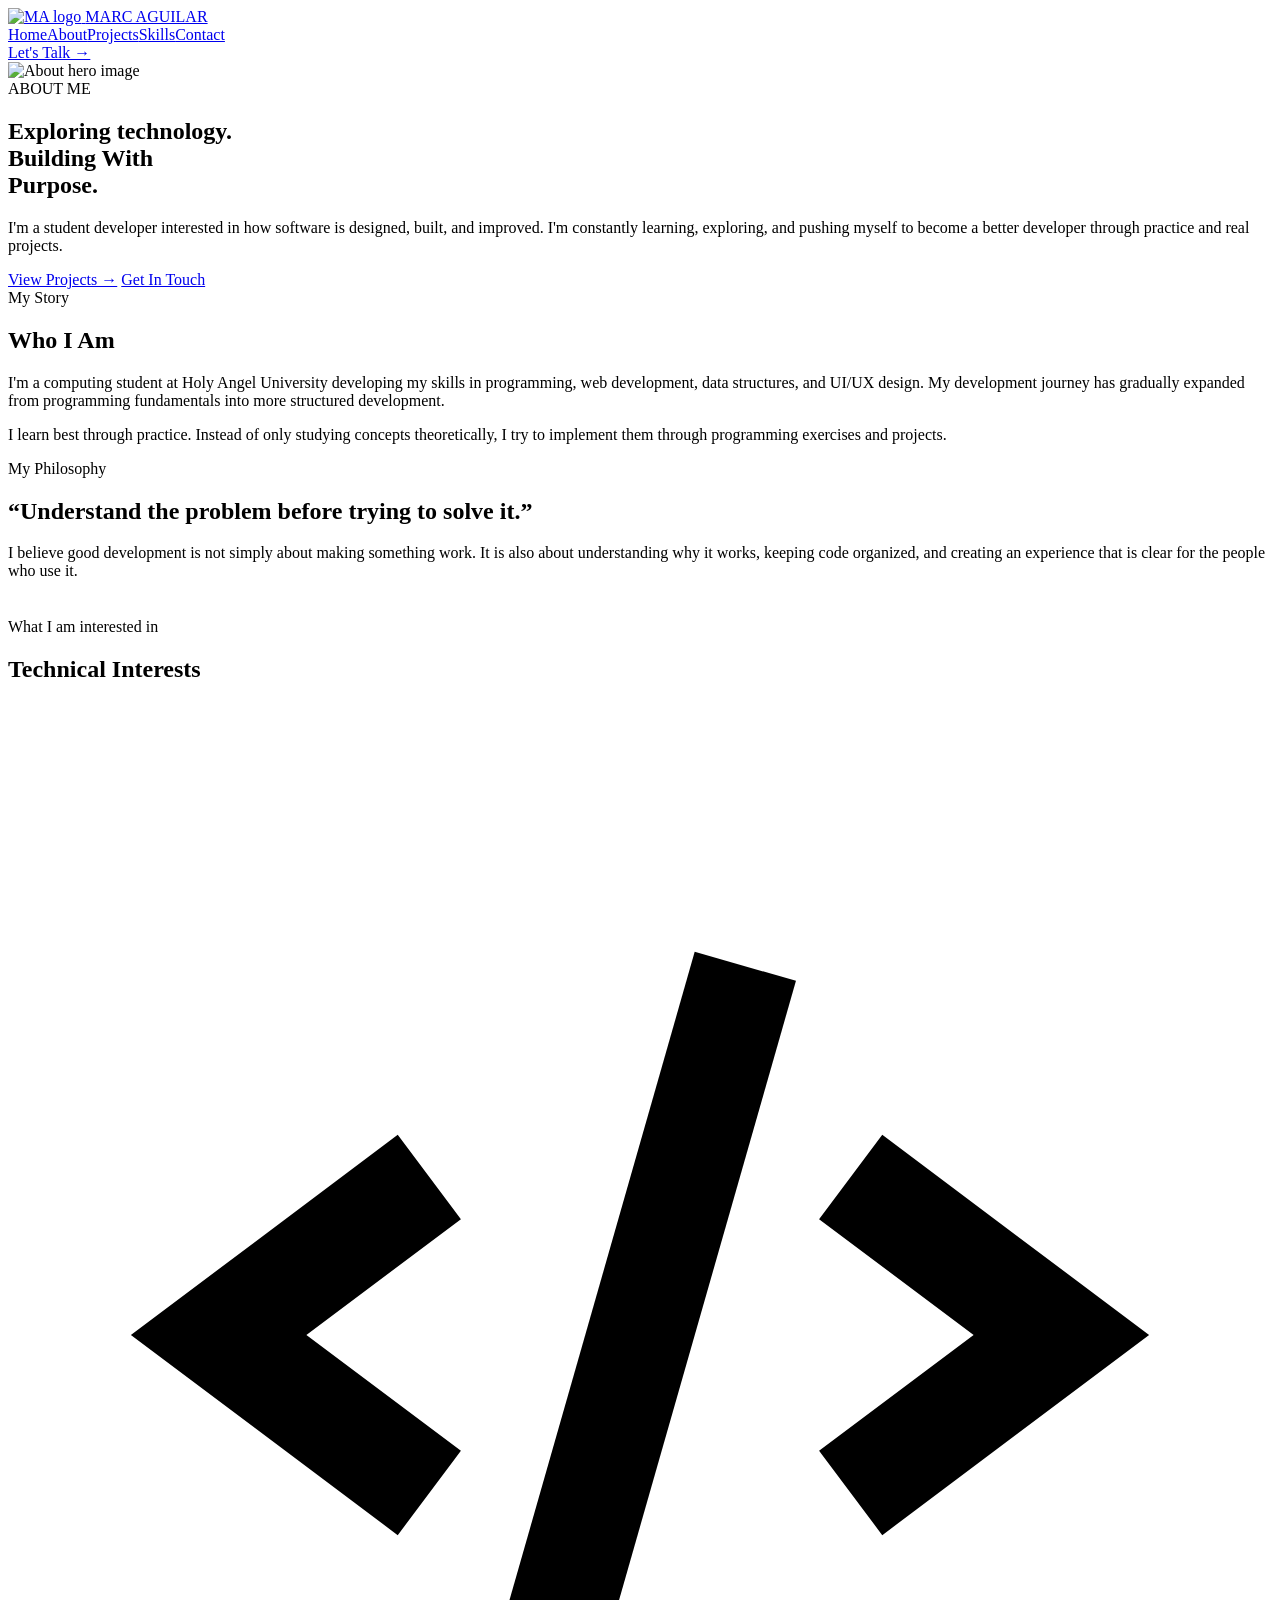
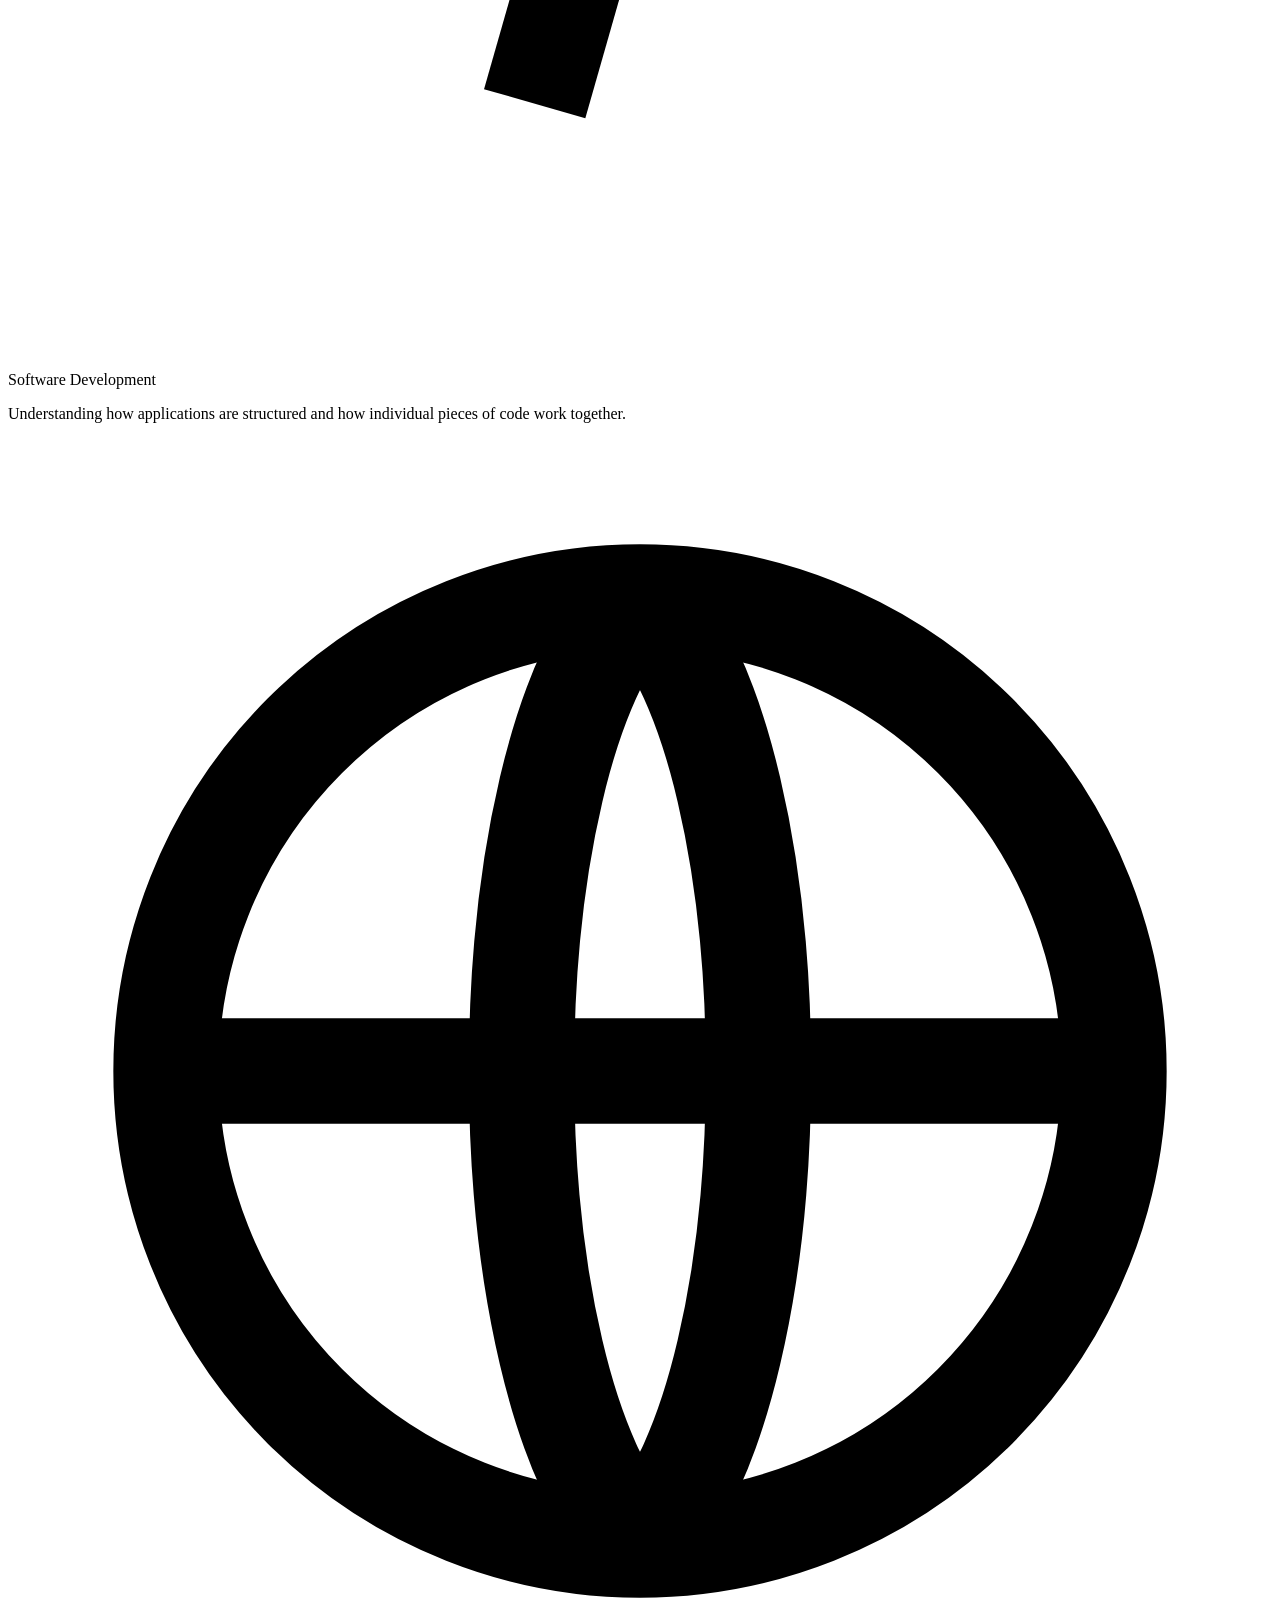
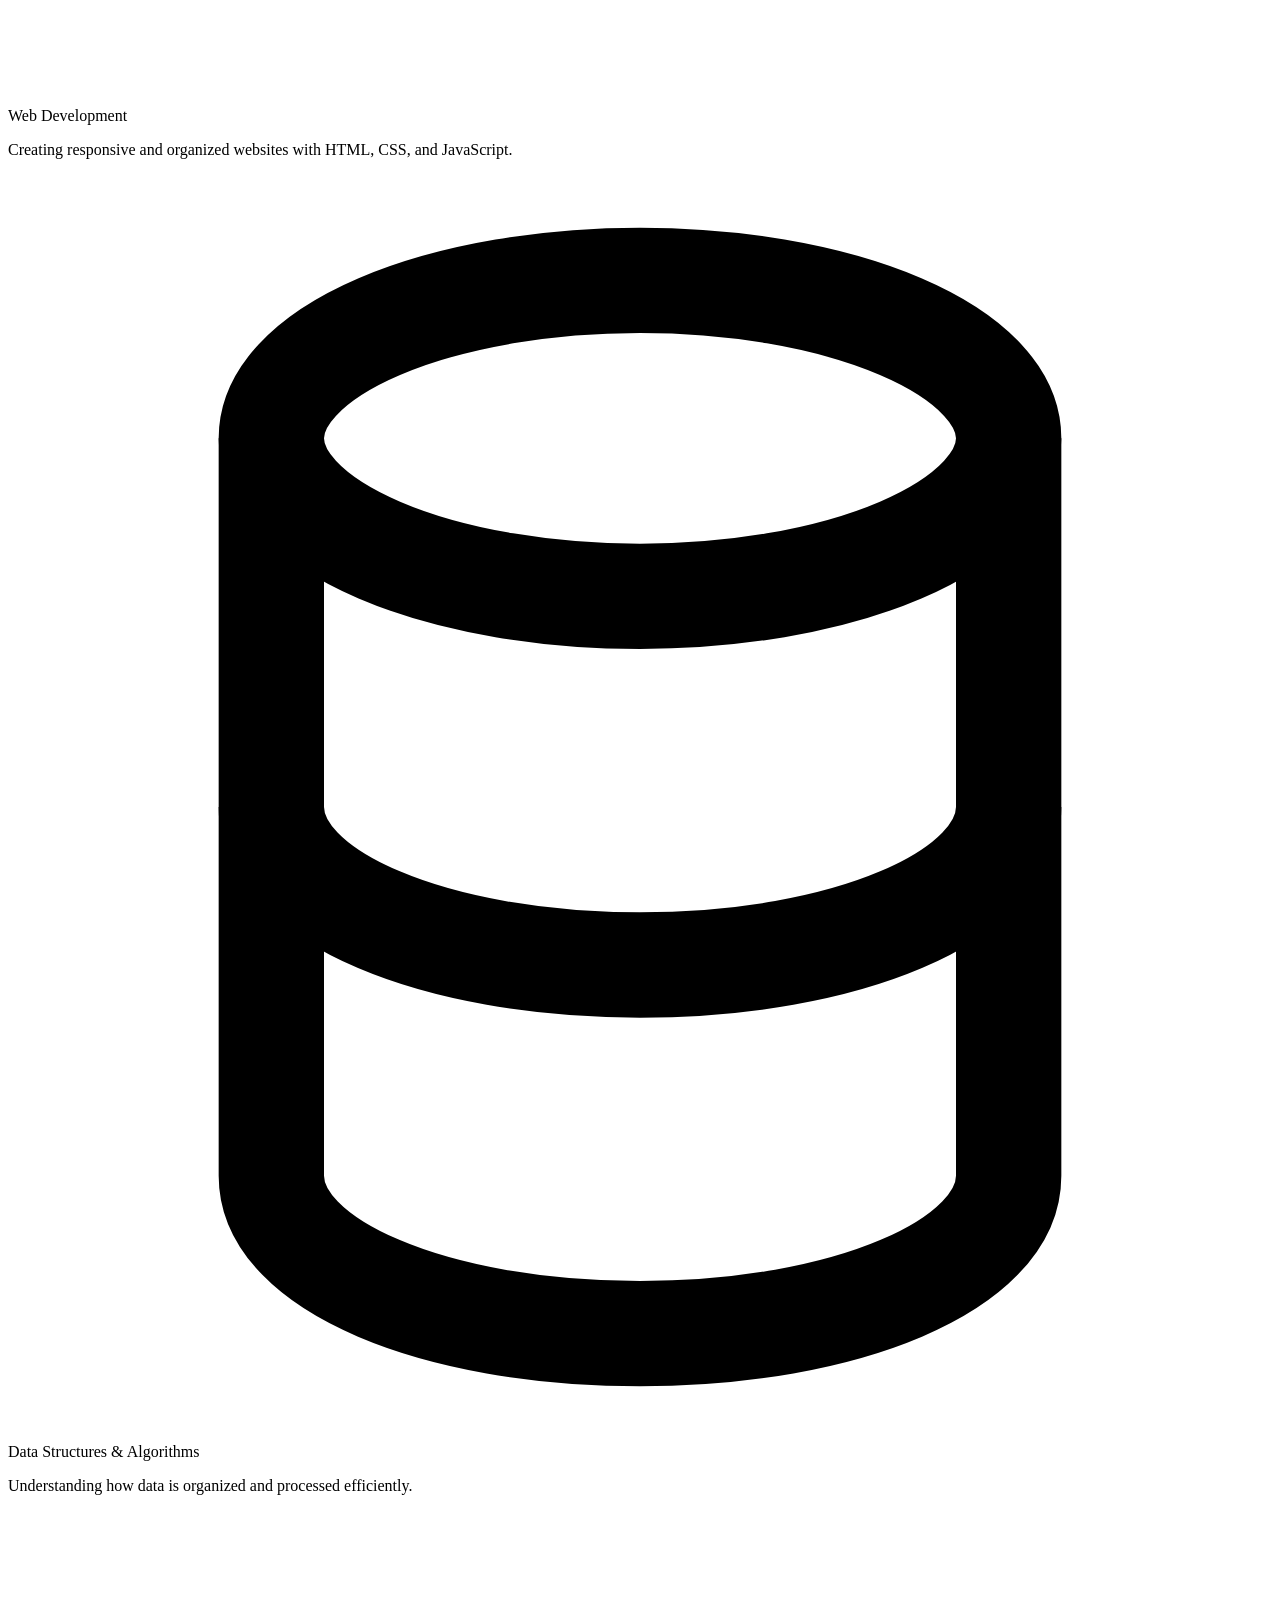
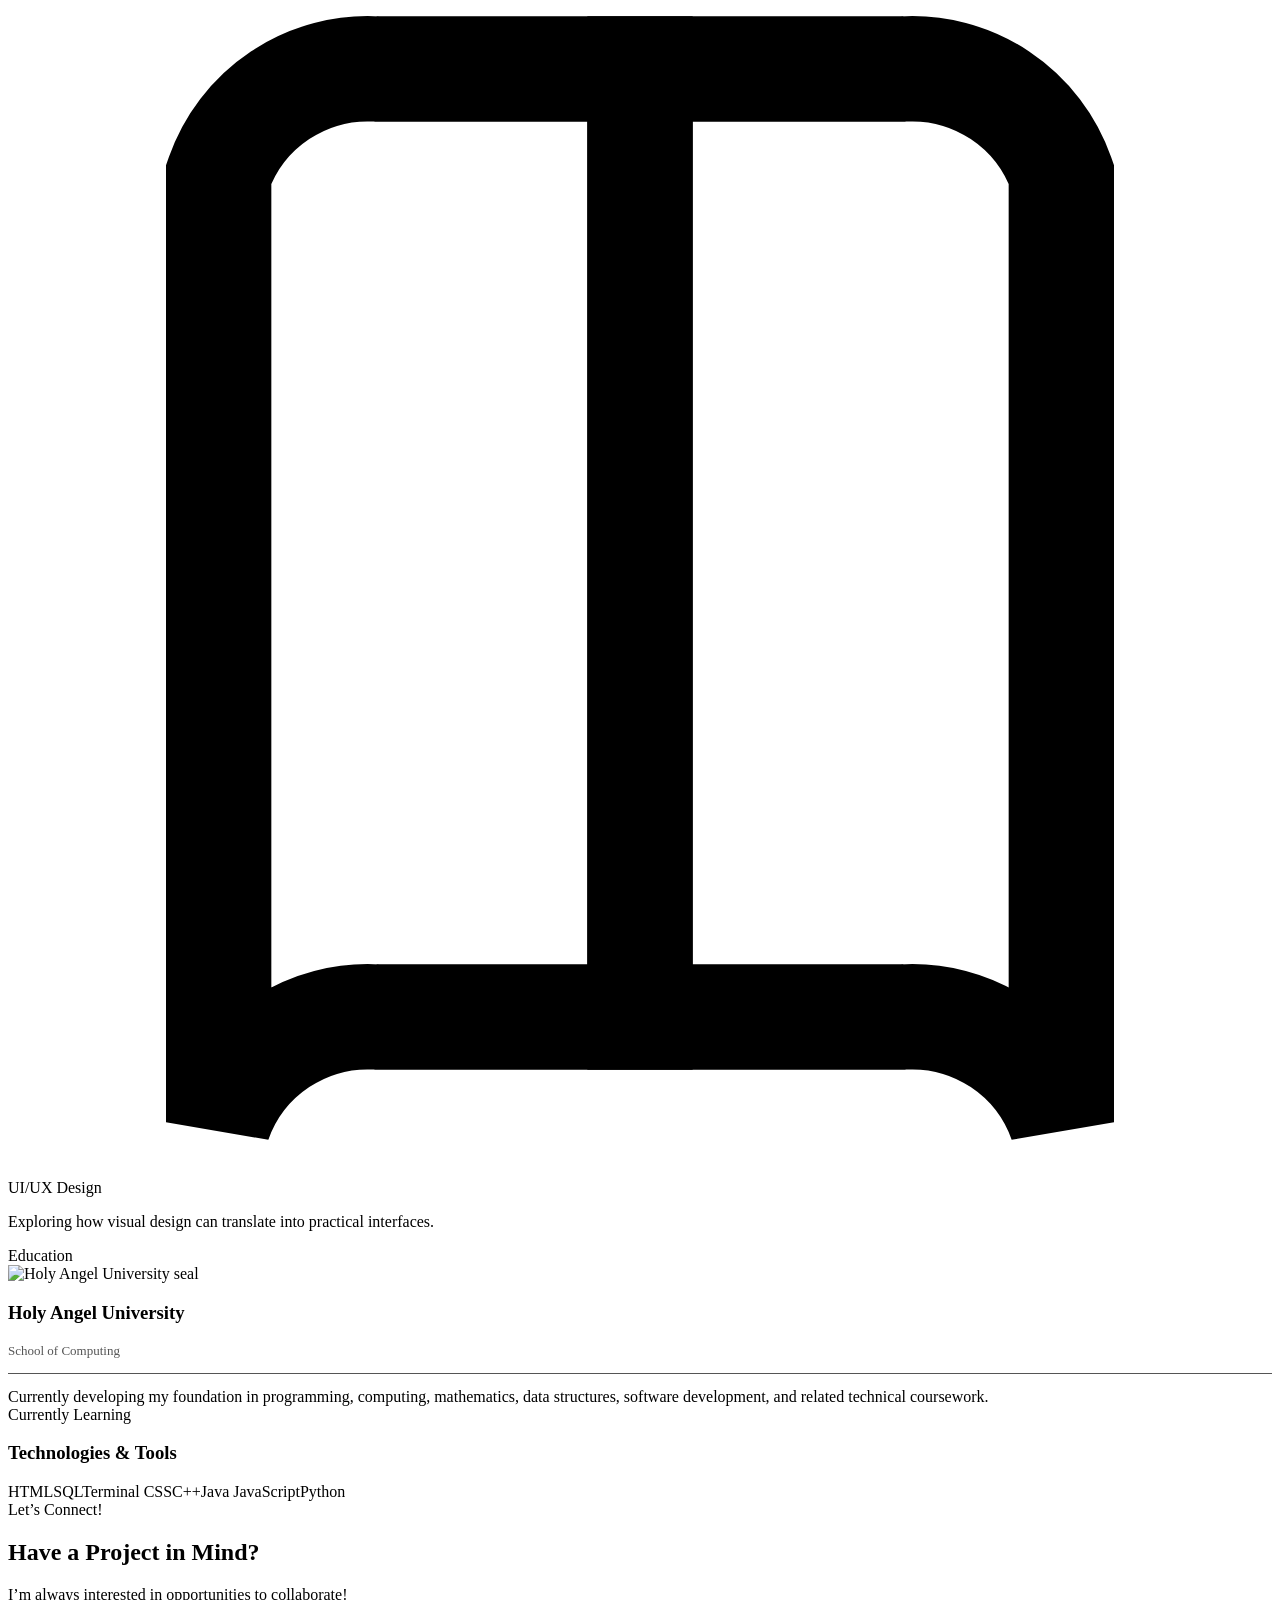
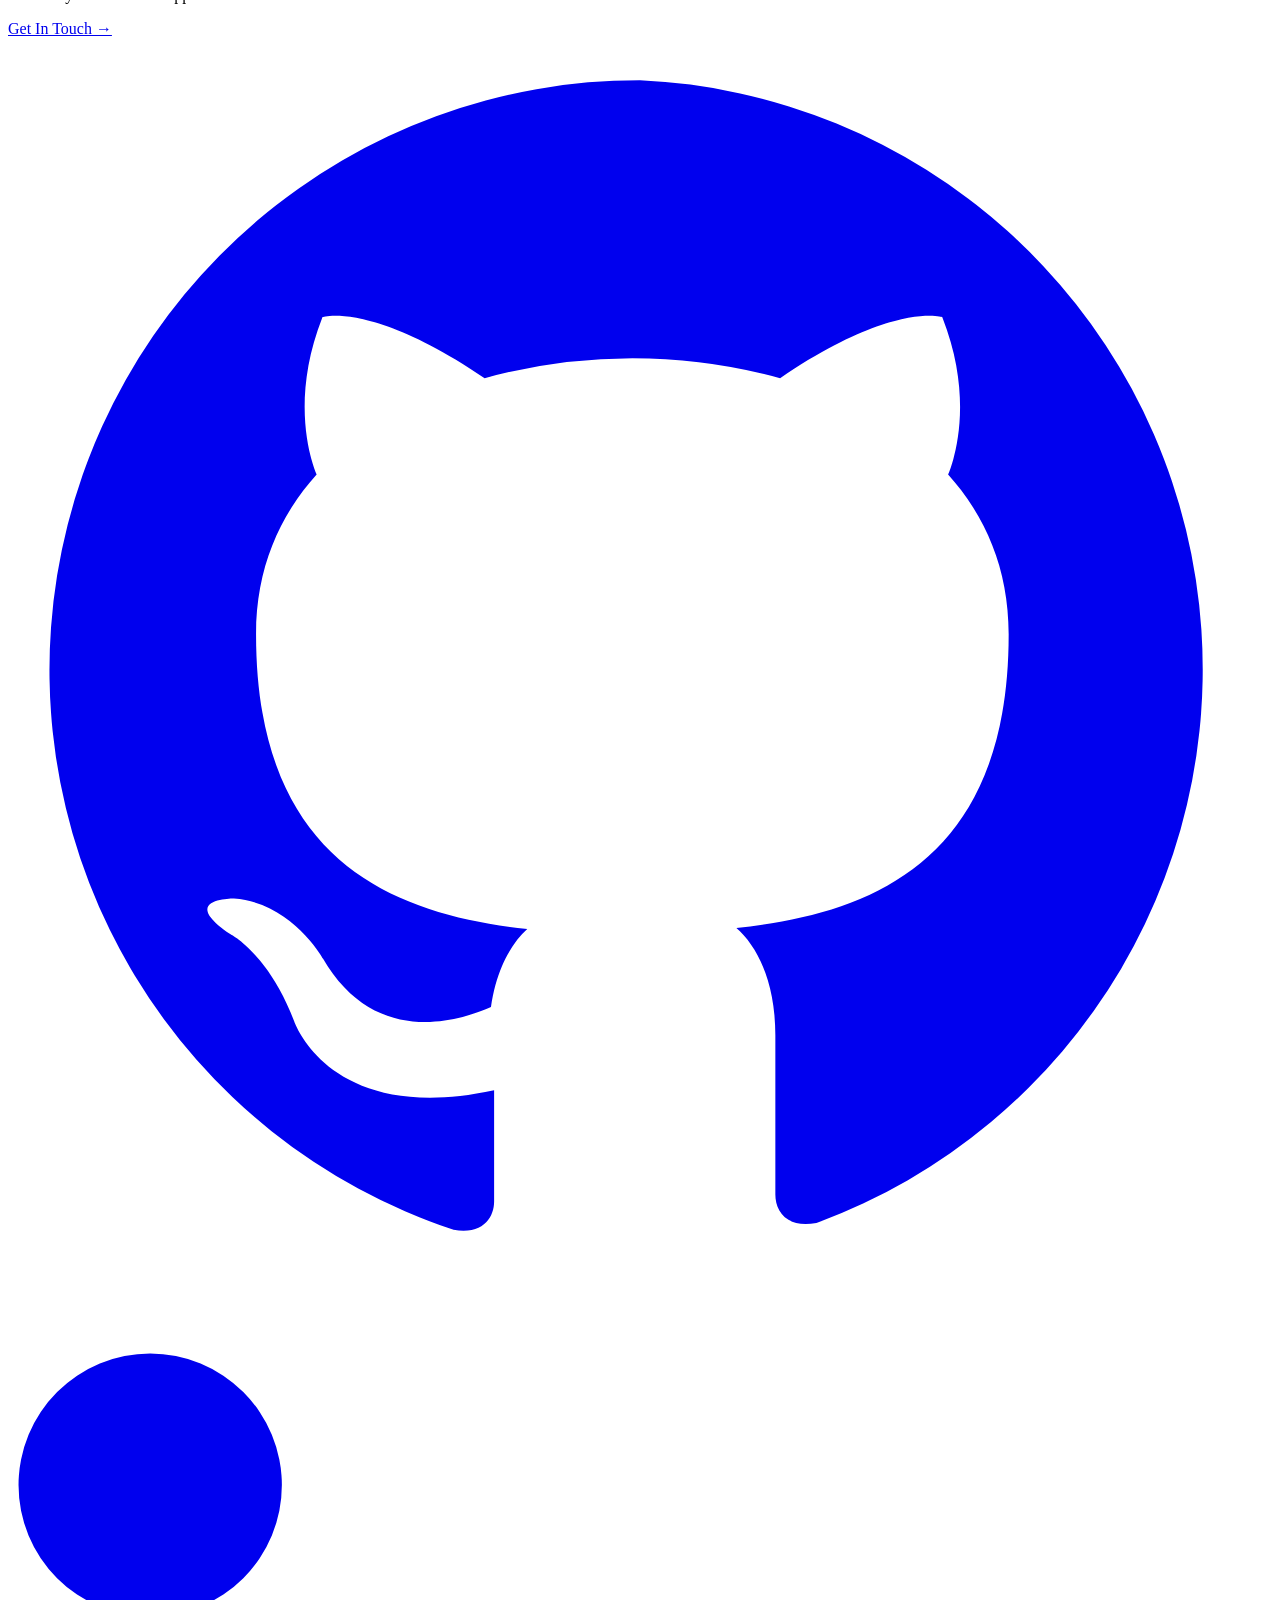
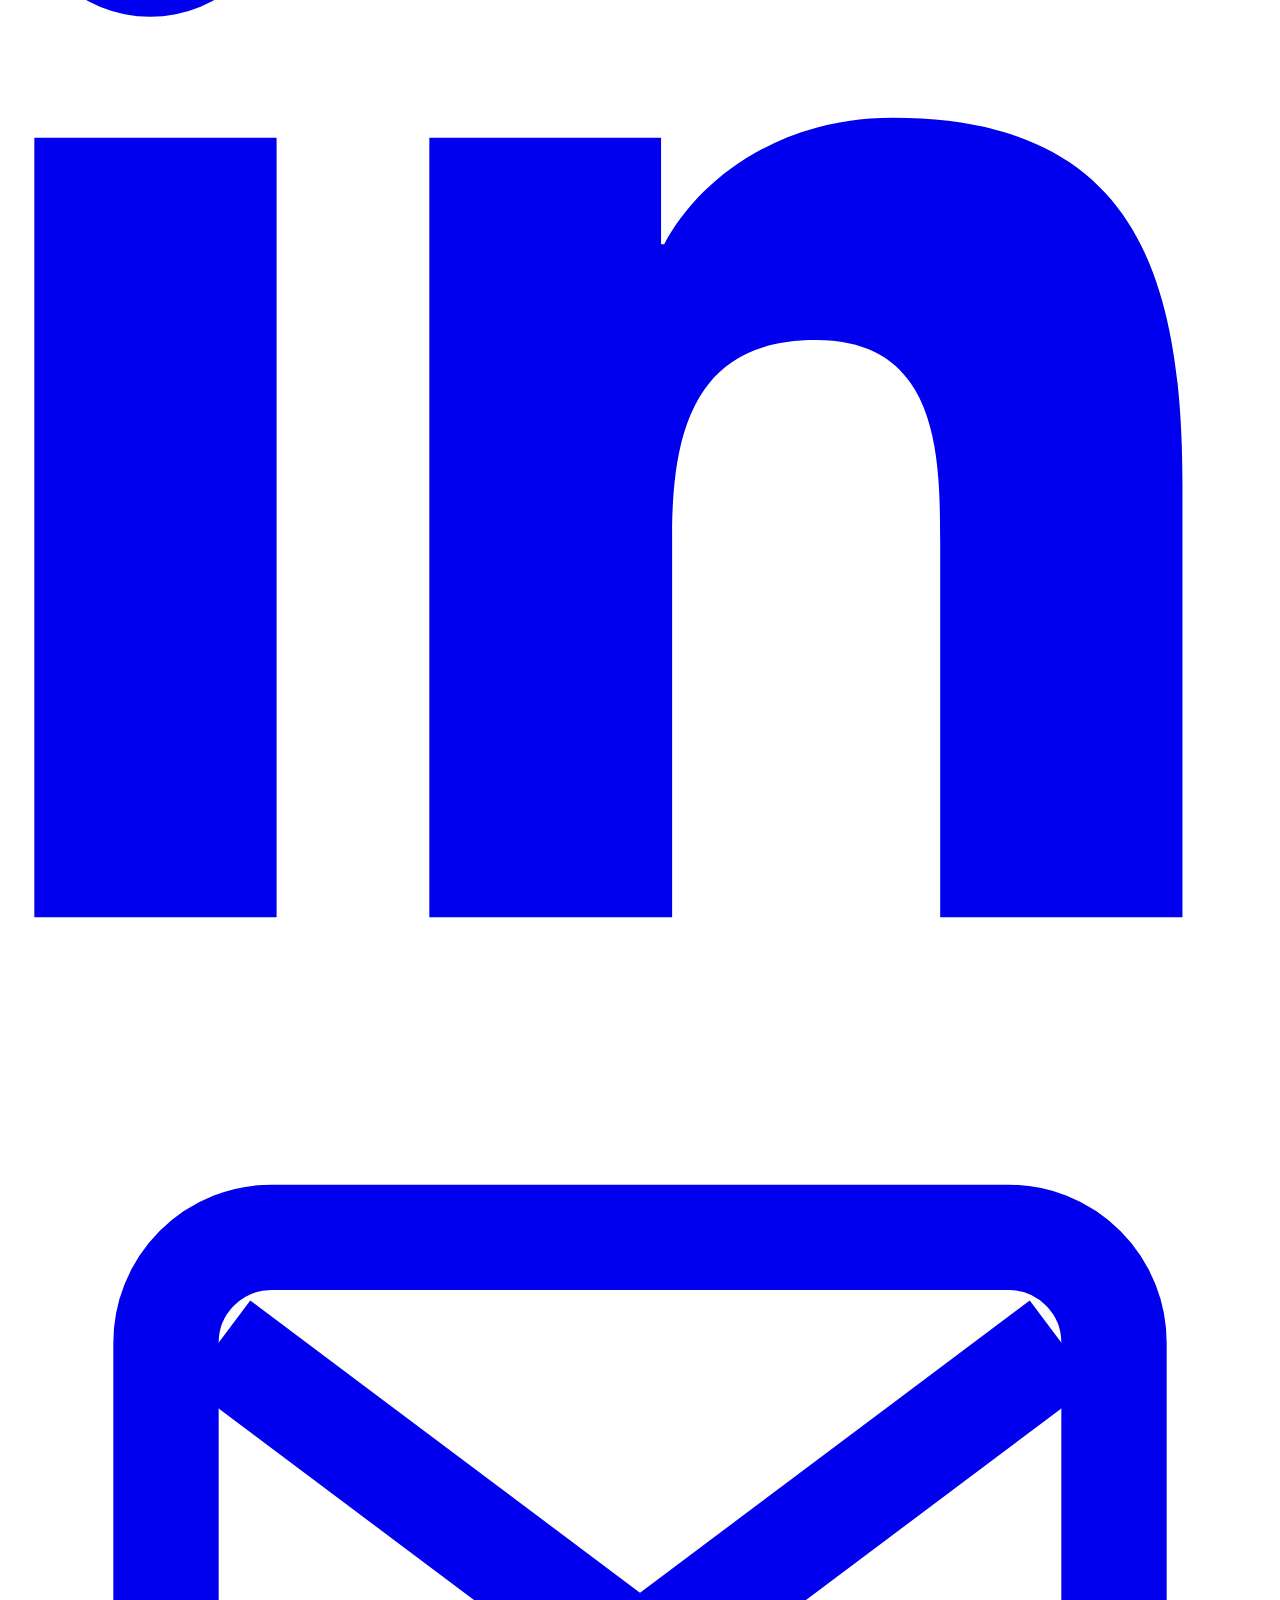
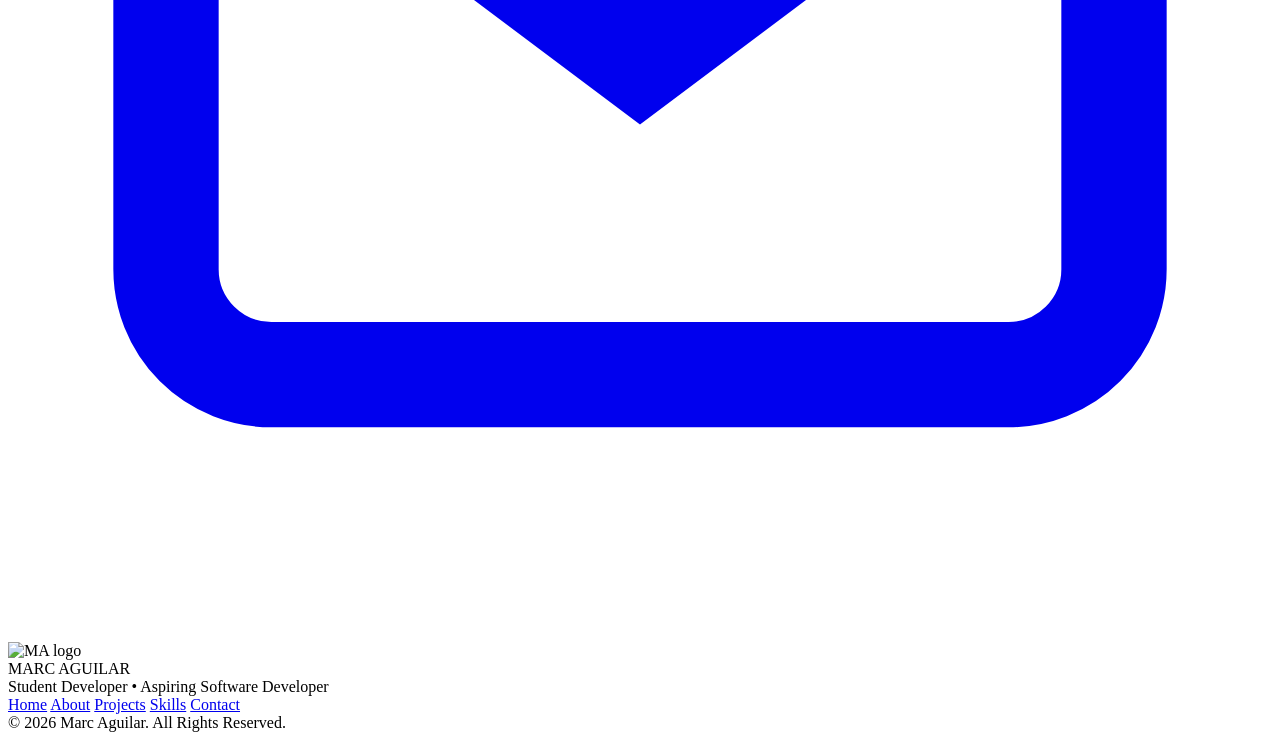
==== about.html @ fcb2e9aa "Create About page with personal details and interests This is a new HTML file that contains the Abou" ====
<!doctype html>
<html lang="en">
<head>
<meta charset="utf-8">
<meta name="viewport" content="width=device-width, initial-scale=1">
<title>Marc Aguilar | About</title>
<link rel="stylesheet" href="css/style.css">
<link rel="stylesheet" href="css/interactions.css">
</head>
<body>
<div class="site-shell">

<header class="site-header">
  <a class="brand" href="index.html">
    <img class="brand-logo" src="assets/ma-logo.png" alt="MA logo">
    <span class="brand-name">MARC AGUILAR</span>
  </a>
  <nav class="nav"><a href="index.html">Home</a><a href="about.html">About</a><a href="projects.html">Projects</a><a href="skills.html">Skills</a><a href="contact.html">Contact</a></nav>
  <a class="talk-btn" href="contact.html">Let's Talk →</a>
  <a class="hamburger" href="mobile-nav.html" aria-label="Open mobile navigation">
    <span></span><span></span><span></span>
  </a>
</header>
<main class="page">
  <section class="about-hero section">
    <div class="placeholder about-image"><img src="assets/about-hero.jpg" alt="About hero image"></div>
    <div class="about-copy">
      <div class="kicker">ABOUT ME</div>
      <h1>Exploring technology.<br>Building With<br><span class="red">Purpose.</span></h1>
      <p>I'm a student developer interested in how software is designed, built, and improved. I'm constantly learning, exploring, and pushing myself to become a better developer through practice and real projects.</p>
      <div class="hero-actions">
        <a class="btn red-btn" href="projects.html">View Projects →</a>
        <a class="btn" href="contact.html">Get In Touch</a>
      </div>
    </div>
  </section>

  <section class="story-grid">
    <div>
      <div class="kicker">My Story</div>
      <h2>Who I Am</h2>
      <p>I'm a computing student at Holy Angel University developing my skills in programming, web development, data structures, and UI/UX design. My development journey has gradually expanded from programming fundamentals into more structured development.</p>
      <p>I learn best through practice. Instead of only studying concepts theoretically, I try to implement them through programming exercises and projects.</p>
    </div>
    <div class="v-divider">
      <div class="kicker">My Philosophy</div>
      <h2>“Understand the problem before trying to solve it.”</h2>
      <p>I believe good development is not simply about making something work. It is also about understanding why it works, keeping code organized, and creating an experience that is clear for the people who use it.</p>
    </div>
  </section>

  <div class="about-details">
  <section class="section about-interests" style="padding-top:22px">
    <div class="rule-heading"><div><div class="kicker">What I am interested in</div><h2>Technical Interests</h2></div><div class="rule"></div></div>
    <div class="interests-grid">
      <div class="interest-card"><div class="interest-icon"><svg class="icon" viewBox="0 0 24 24" fill="none" stroke="currentColor" stroke-width="2"><path d="m8 9-4 3 4 3"/><path d="m16 9 4 3-4 3"/><path d="m14 5-4 14"/></svg></div><div class="interest-title">Software Development</div><p>Understanding how applications are structured and how individual pieces of code work together.</p></div>
      <div class="interest-card"><div class="interest-icon"><svg class="icon" viewBox="0 0 24 24" fill="none" stroke="currentColor" stroke-width="2"><circle cx="12" cy="12" r="9"/><path d="M3 12h18"/><path d="M12 3c3 3 3 15 0 18"/><path d="M12 3c-3 3-3 15 0 18"/></svg></div><div class="interest-title">Web Development</div><p>Creating responsive and organized websites with HTML, CSS, and JavaScript.</p></div>
      <div class="interest-card"><div class="interest-icon"><svg class="icon" viewBox="0 0 24 24" fill="none" stroke="currentColor" stroke-width="2"><ellipse cx="12" cy="5" rx="7" ry="3"/><path d="M5 5v7c0 1.7 3.1 3 7 3s7-1.3 7-3V5"/><path d="M5 12v7c0 1.7 3.1 3 7 3s7-1.3 7-3v-7"/></svg></div><div class="interest-title">Data Structures &amp; Algorithms</div><p>Understanding how data is organized and processed efficiently.</p></div>
      <div class="interest-card"><div class="interest-icon"><svg class="icon" viewBox="0 0 24 24" fill="none" stroke="currentColor" stroke-width="2"><path d="M4 5a3 3 0 0 1 3-2h5v18H7a3 3 0 0 0-3 2V5Z"/><path d="M20 5a3 3 0 0 0-3-2h-5v18h5a3 3 0 0 1 3 2V5Z"/></svg></div><div class="interest-title">UI/UX Design</div><p>Exploring how visual design can translate into practical interfaces.</p></div>
    </div>
  </section>

  <section class="edu-tools section" style="padding-top:0">
    <div>
      <div class="kicker">Education</div>
      <div class="edu-card">
        <div class="seal-placeholder"><img src="assets/university-seal.png" alt="Holy Angel University seal"></div>
        <div>
          <h3>Holy Angel University</h3>
          <div style="font-size:13px;color:#555">School of Computing</div>
          <div style="height:1px;background:#555;margin:14px 0"></div>
          <p style="margin:0">Currently developing my foundation in programming, computing, mathematics, data structures, software development, and related technical coursework.</p>
        </div>
      </div>
    </div>
    <div>
      <div class="kicker">Currently Learning</div>
      <h3>Technologies &amp; Tools</h3>
      <div class="tool-chips">
        <span class="tool-chip">HTML</span><span class="tool-chip">SQL</span><span class="tool-chip">Terminal</span>
        <span class="tool-chip">CSS</span><span class="tool-chip">C++</span><span class="tool-chip">Java</span>
        <span class="tool-chip">JavaScript</span><span class="tool-chip">Python</span>
      </div>
    </div>
  </section>
  </div>

  <section class="cta">
    <div>
      <div class="kicker">Let’s Connect!</div>
      <h2>Have a Project in Mind?</h2>
      <p>I’m always interested in opportunities to collaborate!</p>
    </div>
    <a class="btn red-btn" href="contact.html">Get In Touch →</a>
    <div class="socials">
      <a class="social" href="https://github.com/menacing-novice123" target="_blank"><svg class="icon" viewBox="0 0 24 24" fill="currentColor"><path d="M12 .8a11.2 11.2 0 0 0-3.54 21.83c.56.1.77-.24.77-.54v-2.11c-3.14.68-3.8-1.32-3.8-1.32-.5-1.3-1.22-1.65-1.22-1.65-1-.68.08-.67.08-.67 1.1.08 1.69 1.14 1.69 1.14.98 1.68 2.56 1.2 3.19.92.1-.71.38-1.2.69-1.48-2.51-.28-5.15-1.26-5.15-5.6 0-1.24.44-2.24 1.15-3.03-.12-.28-.5-1.44.11-2.99 0 0 .94-.3 3.08 1.16a10.57 10.57 0 0 1 5.61 0c2.14-1.46 3.08-1.16 3.08-1.16.61 1.55.23 2.71.11 2.99.71.79 1.15 1.79 1.15 3.03 0 4.35-2.65 5.31-5.17 5.58.39.34.74 1.01.74 2.04v3.02c0 .3.2.65.78.54A11.2 11.2 0 0 0 12 .8z"/></svg></a>
      <a class="social" href="https://linkedin.com/in/marclester" target="_blank"><svg class="icon" viewBox="0 0 24 24" fill="currentColor"><path d="M5.2 3.4A2.5 2.5 0 1 1 .2 3.4a2.5 2.5 0 0 1 5 0ZM.5 8.2h4.6V23H.5V8.2Zm7.5 0h4.4v2.02h.06c.62-1.17 2.11-2.4 4.34-2.4 4.64 0 5.5 3.05 5.5 7V23h-4.6v-7.1c0-1.69-.03-3.86-2.36-3.86-2.37 0-2.73 1.84-2.73 3.74V23H8V8.2Z"/></svg></a>
      <a class="social" href="mailto:marclester197@gmail.com"><svg class="icon" viewBox="0 0 24 24" fill="none" stroke="currentColor" stroke-width="2"><rect x="3" y="5" width="18" height="14" rx="2"/><path d="m4 7 8 6 8-6"/></svg></a>
    </div>
  </section>
</main>

<footer class="site-footer">
  <div class="footer-brand">
    <img class="brand-logo" src="assets/ma-logo.png" alt="MA logo">
    <div>
      <div class="brand-name">MARC AGUILAR</div>
      <div class="footer-sub">Student Developer • Aspiring Software Developer</div>
    </div>
  </div>
  <nav class="footer-nav">
    <a href="index.html">Home</a>
    <a href="about.html">About</a>
    <a href="projects.html">Projects</a>
    <a href="skills.html">Skills</a>
    <a href="contact.html">Contact</a>
  </nav>
  <div class="footer-copy">© 2026 Marc Aguilar. All Rights Reserved.</div>
</footer>
</div>
<script src="js/main.js" defer></script>
</body>
</html>
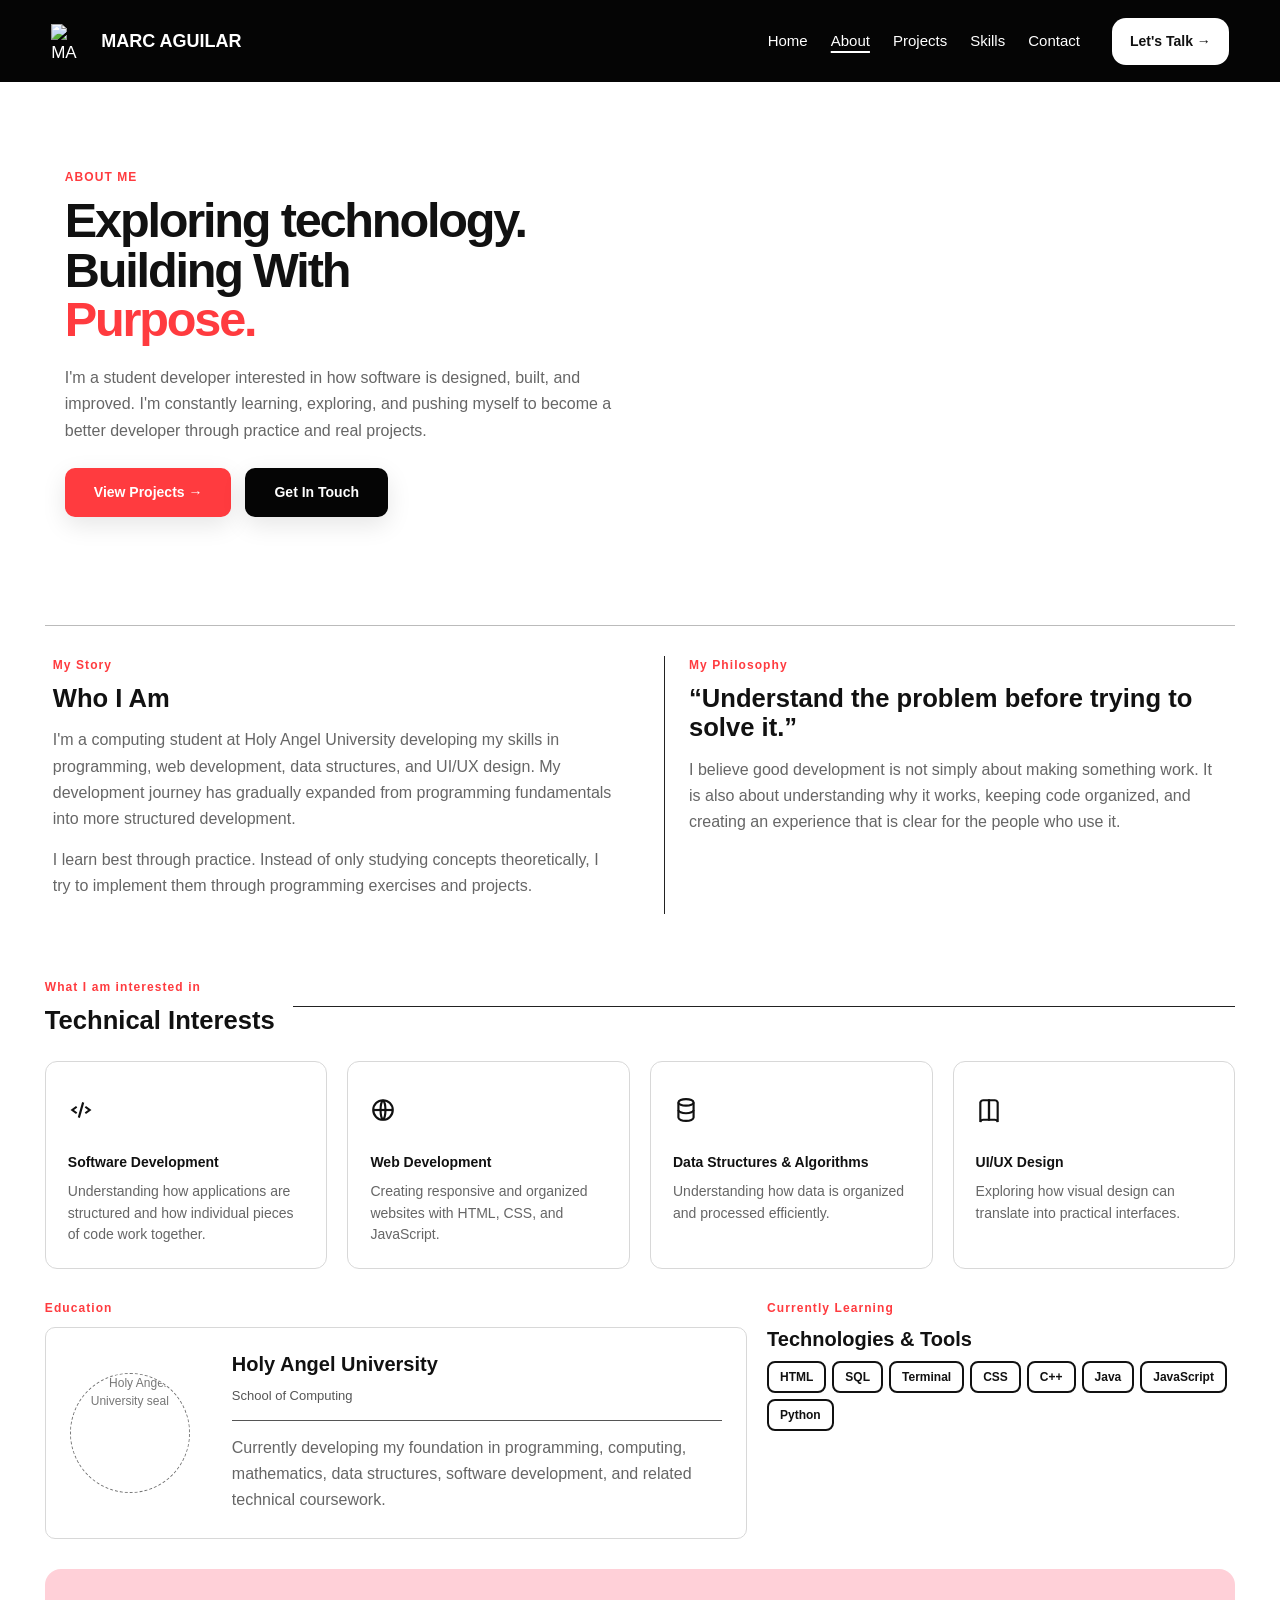
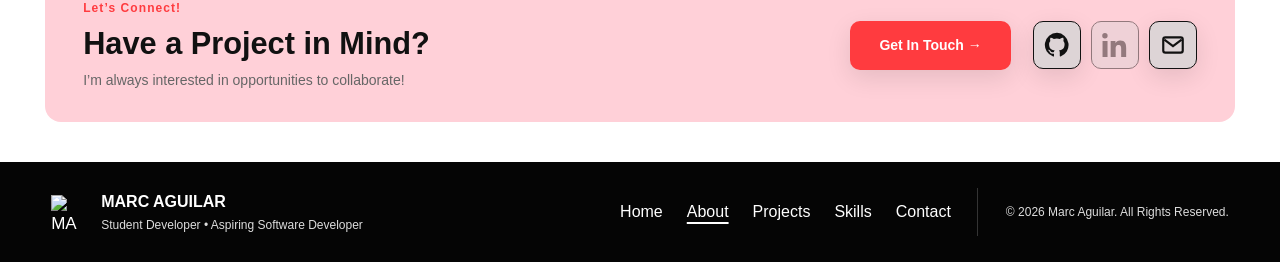
==== commit 1d5f630e: "Add files via upload" ====
--- a/about.html
+++ b/about.html
@@ -1,123 +1,129 @@
-<!doctype html>
-<html lang="en">
-<head>
-<meta charset="utf-8">
-<meta name="viewport" content="width=device-width, initial-scale=1">
-<title>Marc Aguilar | About</title>
-<link rel="stylesheet" href="css/style.css">
-<link rel="stylesheet" href="css/interactions.css">
-</head>
-<body>
-<div class="site-shell">
-
-<header class="site-header">
-  <a class="brand" href="index.html">
-    <img class="brand-logo" src="assets/ma-logo.png" alt="MA logo">
-    <span class="brand-name">MARC AGUILAR</span>
-  </a>
-  <nav class="nav"><a href="index.html">Home</a><a href="about.html">About</a><a href="projects.html">Projects</a><a href="skills.html">Skills</a><a href="contact.html">Contact</a></nav>
-  <a class="talk-btn" href="contact.html">Let's Talk →</a>
-  <a class="hamburger" href="mobile-nav.html" aria-label="Open mobile navigation">
-    <span></span><span></span><span></span>
-  </a>
-</header>
-<main class="page">
-  <section class="about-hero section">
-    <div class="placeholder about-image"><img src="assets/about-hero.jpg" alt="About hero image"></div>
-    <div class="about-copy">
-      <div class="kicker">ABOUT ME</div>
-      <h1>Exploring technology.<br>Building With<br><span class="red">Purpose.</span></h1>
-      <p>I'm a student developer interested in how software is designed, built, and improved. I'm constantly learning, exploring, and pushing myself to become a better developer through practice and real projects.</p>
-      <div class="hero-actions">
-        <a class="btn red-btn" href="projects.html">View Projects →</a>
-        <a class="btn" href="contact.html">Get In Touch</a>
-      </div>
-    </div>
-  </section>
-
-  <section class="story-grid">
-    <div>
-      <div class="kicker">My Story</div>
-      <h2>Who I Am</h2>
-      <p>I'm a computing student at Holy Angel University developing my skills in programming, web development, data structures, and UI/UX design. My development journey has gradually expanded from programming fundamentals into more structured development.</p>
-      <p>I learn best through practice. Instead of only studying concepts theoretically, I try to implement them through programming exercises and projects.</p>
-    </div>
-    <div class="v-divider">
-      <div class="kicker">My Philosophy</div>
-      <h2>“Understand the problem before trying to solve it.”</h2>
-      <p>I believe good development is not simply about making something work. It is also about understanding why it works, keeping code organized, and creating an experience that is clear for the people who use it.</p>
-    </div>
-  </section>
-
-  <div class="about-details">
-  <section class="section about-interests" style="padding-top:22px">
-    <div class="rule-heading"><div><div class="kicker">What I am interested in</div><h2>Technical Interests</h2></div><div class="rule"></div></div>
-    <div class="interests-grid">
-      <div class="interest-card"><div class="interest-icon"><svg class="icon" viewBox="0 0 24 24" fill="none" stroke="currentColor" stroke-width="2"><path d="m8 9-4 3 4 3"/><path d="m16 9 4 3-4 3"/><path d="m14 5-4 14"/></svg></div><div class="interest-title">Software Development</div><p>Understanding how applications are structured and how individual pieces of code work together.</p></div>
-      <div class="interest-card"><div class="interest-icon"><svg class="icon" viewBox="0 0 24 24" fill="none" stroke="currentColor" stroke-width="2"><circle cx="12" cy="12" r="9"/><path d="M3 12h18"/><path d="M12 3c3 3 3 15 0 18"/><path d="M12 3c-3 3-3 15 0 18"/></svg></div><div class="interest-title">Web Development</div><p>Creating responsive and organized websites with HTML, CSS, and JavaScript.</p></div>
-      <div class="interest-card"><div class="interest-icon"><svg class="icon" viewBox="0 0 24 24" fill="none" stroke="currentColor" stroke-width="2"><ellipse cx="12" cy="5" rx="7" ry="3"/><path d="M5 5v7c0 1.7 3.1 3 7 3s7-1.3 7-3V5"/><path d="M5 12v7c0 1.7 3.1 3 7 3s7-1.3 7-3v-7"/></svg></div><div class="interest-title">Data Structures &amp; Algorithms</div><p>Understanding how data is organized and processed efficiently.</p></div>
-      <div class="interest-card"><div class="interest-icon"><svg class="icon" viewBox="0 0 24 24" fill="none" stroke="currentColor" stroke-width="2"><path d="M4 5a3 3 0 0 1 3-2h5v18H7a3 3 0 0 0-3 2V5Z"/><path d="M20 5a3 3 0 0 0-3-2h-5v18h5a3 3 0 0 1 3 2V5Z"/></svg></div><div class="interest-title">UI/UX Design</div><p>Exploring how visual design can translate into practical interfaces.</p></div>
-    </div>
-  </section>
-
-  <section class="edu-tools section" style="padding-top:0">
-    <div>
-      <div class="kicker">Education</div>
-      <div class="edu-card">
-        <div class="seal-placeholder"><img src="assets/university-seal.png" alt="Holy Angel University seal"></div>
-        <div>
-          <h3>Holy Angel University</h3>
-          <div style="font-size:13px;color:#555">School of Computing</div>
-          <div style="height:1px;background:#555;margin:14px 0"></div>
-          <p style="margin:0">Currently developing my foundation in programming, computing, mathematics, data structures, software development, and related technical coursework.</p>
-        </div>
-      </div>
-    </div>
-    <div>
-      <div class="kicker">Currently Learning</div>
-      <h3>Technologies &amp; Tools</h3>
-      <div class="tool-chips">
-        <span class="tool-chip">HTML</span><span class="tool-chip">SQL</span><span class="tool-chip">Terminal</span>
-        <span class="tool-chip">CSS</span><span class="tool-chip">C++</span><span class="tool-chip">Java</span>
-        <span class="tool-chip">JavaScript</span><span class="tool-chip">Python</span>
-      </div>
-    </div>
-  </section>
-  </div>
-
-  <section class="cta">
-    <div>
-      <div class="kicker">Let’s Connect!</div>
-      <h2>Have a Project in Mind?</h2>
-      <p>I’m always interested in opportunities to collaborate!</p>
-    </div>
-    <a class="btn red-btn" href="contact.html">Get In Touch →</a>
-    <div class="socials">
-      <a class="social" href="https://github.com/menacing-novice123" target="_blank"><svg class="icon" viewBox="0 0 24 24" fill="currentColor"><path d="M12 .8a11.2 11.2 0 0 0-3.54 21.83c.56.1.77-.24.77-.54v-2.11c-3.14.68-3.8-1.32-3.8-1.32-.5-1.3-1.22-1.65-1.22-1.65-1-.68.08-.67.08-.67 1.1.08 1.69 1.14 1.69 1.14.98 1.68 2.56 1.2 3.19.92.1-.71.38-1.2.69-1.48-2.51-.28-5.15-1.26-5.15-5.6 0-1.24.44-2.24 1.15-3.03-.12-.28-.5-1.44.11-2.99 0 0 .94-.3 3.08 1.16a10.57 10.57 0 0 1 5.61 0c2.14-1.46 3.08-1.16 3.08-1.16.61 1.55.23 2.71.11 2.99.71.79 1.15 1.79 1.15 3.03 0 4.35-2.65 5.31-5.17 5.58.39.34.74 1.01.74 2.04v3.02c0 .3.2.65.78.54A11.2 11.2 0 0 0 12 .8z"/></svg></a>
-      <a class="social" href="https://linkedin.com/in/marclester" target="_blank"><svg class="icon" viewBox="0 0 24 24" fill="currentColor"><path d="M5.2 3.4A2.5 2.5 0 1 1 .2 3.4a2.5 2.5 0 0 1 5 0ZM.5 8.2h4.6V23H.5V8.2Zm7.5 0h4.4v2.02h.06c.62-1.17 2.11-2.4 4.34-2.4 4.64 0 5.5 3.05 5.5 7V23h-4.6v-7.1c0-1.69-.03-3.86-2.36-3.86-2.37 0-2.73 1.84-2.73 3.74V23H8V8.2Z"/></svg></a>
-      <a class="social" href="mailto:marclester197@gmail.com"><svg class="icon" viewBox="0 0 24 24" fill="none" stroke="currentColor" stroke-width="2"><rect x="3" y="5" width="18" height="14" rx="2"/><path d="m4 7 8 6 8-6"/></svg></a>
-    </div>
-  </section>
-</main>
-
-<footer class="site-footer">
-  <div class="footer-brand">
-    <img class="brand-logo" src="assets/ma-logo.png" alt="MA logo">
-    <div>
-      <div class="brand-name">MARC AGUILAR</div>
-      <div class="footer-sub">Student Developer • Aspiring Software Developer</div>
-    </div>
-  </div>
-  <nav class="footer-nav">
-    <a href="index.html">Home</a>
-    <a href="about.html">About</a>
-    <a href="projects.html">Projects</a>
-    <a href="skills.html">Skills</a>
-    <a href="contact.html">Contact</a>
-  </nav>
-  <div class="footer-copy">© 2026 Marc Aguilar. All Rights Reserved.</div>
-</footer>
-</div>
-<script src="js/main.js" defer></script>
-</body>
-</html>
+<!doctype html>
+<html lang="en">
+<head>
+<meta charset="utf-8">
+<meta name="viewport" content="width=device-width, initial-scale=1">
+<title>Marc Aguilar | About</title>
+<link rel="stylesheet" href="css/style.css">
+<link rel="stylesheet" href="css/interactions.css">
+</head>
+<body>
+<div class="site-shell">
+
+<header class="site-header">
+  <a class="brand" href="index.html">
+    <img class="brand-logo" src="assets/ma-logo.png" alt="MA logo">
+    <span class="brand-name">MARC AGUILAR</span>
+  </a>
+  <nav class="nav"><a href="index.html">Home</a><a href="about.html">About</a><a href="projects.html">Projects</a><a href="skills.html">Skills</a><a href="contact.html">Contact</a></nav>
+  <a class='talk-btn' href='contact.html'>Let's Talk →</a>
+  <a class="hamburger" href="mobile-nav.html" aria-label="Open mobile navigation">
+    <span></span><span></span><span></span>
+  </a>
+</header>
+<main class="page">
+  <section class="about-hero section">
+    <div class="placeholder about-image"><img src="assets/about-hero.jpg" alt="About hero image"></div>
+    <div class="about-copy">
+      <div class="kicker">ABOUT ME</div>
+      <h1>Exploring technology.<br>Building With<br><span class="red">Purpose.</span></h1>
+      <p>I'm a student developer interested in how software is designed, built, and improved. I'm constantly learning, exploring, and pushing myself to become a better developer through practice and real projects.</p>
+      <div class="hero-actions">
+        <a class="btn red-btn" href="projects.html">View Projects →</a>
+        <a class="btn" href="contact.html">Get In Touch</a>
+      </div>
+    </div>
+  </section>
+
+  <section class="story-grid">
+    <div>
+      <div class="kicker">My Story</div>
+      <h2>Who I Am</h2>
+      <p>I'm a computing student at Holy Angel University developing my skills in programming, web development, data structures, and UI/UX design. My development journey has gradually expanded from programming fundamentals into more structured development.</p>
+      <p>I learn best through practice. Instead of only studying concepts theoretically, I try to implement them through programming exercises and projects.</p>
+    </div>
+    <div class="v-divider">
+      <div class="kicker">My Philosophy</div>
+      <h2>“Understand the problem before trying to solve it.”</h2>
+      <p>I believe good development is not simply about making something work. It is also about understanding why it works, keeping code organized, and creating an experience that is clear for the people who use it.</p>
+    </div>
+  </section>
+
+  <div class="about-details">
+  <section class="section about-interests" style="padding-top:22px">
+    <div class="rule-heading"><div><div class="kicker">What I am interested in</div><h2>Technical Interests</h2></div><div class="rule"></div></div>
+    <div class="interests-grid">
+      <div class="interest-card"><div class="interest-icon"><svg class="icon" viewBox="0 0 24 24" fill="none" stroke="currentColor" stroke-width="2"><path d="m8 9-4 3 4 3"/><path d="m16 9 4 3-4 3"/><path d="m14 5-4 14"/></svg></div><div class="interest-title">Software Development</div><p>Understanding how applications are structured and how individual pieces of code work together.</p></div>
+      <div class="interest-card"><div class="interest-icon"><svg class="icon" viewBox="0 0 24 24" fill="none" stroke="currentColor" stroke-width="2"><circle cx="12" cy="12" r="9"/><path d="M3 12h18"/><path d="M12 3c3 3 3 15 0 18"/><path d="M12 3c-3 3-3 15 0 18"/></svg></div><div class="interest-title">Web Development</div><p>Creating responsive and organized websites with HTML, CSS, and JavaScript.</p></div>
+      <div class="interest-card"><div class="interest-icon"><svg class="icon" viewBox="0 0 24 24" fill="none" stroke="currentColor" stroke-width="2"><ellipse cx="12" cy="5" rx="7" ry="3"/><path d="M5 5v7c0 1.7 3.1 3 7 3s7-1.3 7-3V5"/><path d="M5 12v7c0 1.7 3.1 3 7 3s7-1.3 7-3v-7"/></svg></div><div class="interest-title">Data Structures &amp; Algorithms</div><p>Understanding how data is organized and processed efficiently.</p></div>
+      <div class="interest-card"><div class="interest-icon"><svg class="icon" viewBox="0 0 24 24" fill="none" stroke="currentColor" stroke-width="2"><path d="M4 5a3 3 0 0 1 3-2h5v18H7a3 3 0 0 0-3 2V5Z"/><path d="M20 5a3 3 0 0 0-3-2h-5v18h5a3 3 0 0 1 3 2V5Z"/></svg></div><div class="interest-title">UI/UX Design</div><p>Exploring how visual design can translate into practical interfaces.</p></div>
+    </div>
+  </section>
+
+  <section class="edu-tools section" style="padding-top:0">
+    <div>
+      <div class="kicker">Education</div>
+      <div class="edu-card">
+        <div class="seal-placeholder"><img src="assets/university-seal.png" alt="Holy Angel University seal"></div>
+        <div>
+          <h3>Holy Angel University</h3>
+          <div style="font-size:13px;color:#555">School of Computing</div>
+          <div style="height:1px;background:#555;margin:14px 0"></div>
+          <p style="margin:0">Currently developing my foundation in programming, computing, mathematics, data structures, software development, and related technical coursework.</p>
+        </div>
+      </div>
+    </div>
+    <div>
+      <div class="kicker">Currently Learning</div>
+      <h3>Technologies &amp; Tools</h3>
+      <div class="tool-chips">
+        
+        <span class="tool-chip">HTML</span>
+        <span class="tool-chip">SQL</span>
+        <span class="tool-chip">Terminal</span>
+        <span class="tool-chip">CSS</span>
+        <span class="tool-chip">C++</span>
+        <span class="tool-chip">Java</span>
+        <span class="tool-chip">JavaScript</span>
+        <span class="tool-chip">Python</span>
+      </div>
+    </div>
+  </section>
+  </div>
+
+  <section class="cta">
+    <div>
+      <div class="kicker">Let’s Connect!</div>
+      <h2>Have a Project in Mind?</h2>
+      <p>I’m always interested in opportunities to collaborate!</p>
+    </div>
+    <a class="btn red-btn" href="contact.html">Get In Touch →</a>
+    <div class="socials">
+      <a class="social" href="https://github.com/menacing-novice123" target="_blank"><svg class="icon" viewBox="0 0 24 24" fill="currentColor"><path d="M12 .8a11.2 11.2 0 0 0-3.54 21.83c.56.1.77-.24.77-.54v-2.11c-3.14.68-3.8-1.32-3.8-1.32-.5-1.3-1.22-1.65-1.22-1.65-1-.68.08-.67.08-.67 1.1.08 1.69 1.14 1.69 1.14.98 1.68 2.56 1.2 3.19.92.1-.71.38-1.2.69-1.48-2.51-.28-5.15-1.26-5.15-5.6 0-1.24.44-2.24 1.15-3.03-.12-.28-.5-1.44.11-2.99 0 0 .94-.3 3.08 1.16a10.57 10.57 0 0 1 5.61 0c2.14-1.46 3.08-1.16 3.08-1.16.61 1.55.23 2.71.11 2.99.71.79 1.15 1.79 1.15 3.03 0 4.35-2.65 5.31-5.17 5.58.39.34.74 1.01.74 2.04v3.02c0 .3.2.65.78.54A11.2 11.2 0 0 0 12 .8z"/></svg></a>
+      <a class="social" aria-disabled="true" tabindex="-1" title="Add your LinkedIn profile URL to activate this link"><svg class="icon" viewBox="0 0 24 24" fill="currentColor"><path d="M5.2 3.4A2.5 2.5 0 1 1 .2 3.4a2.5 2.5 0 0 1 5 0ZM.5 8.2h4.6V23H.5V8.2Zm7.5 0h4.4v2.02h.06c.62-1.17 2.11-2.4 4.34-2.4 4.64 0 5.5 3.05 5.5 7V23h-4.6v-7.1c0-1.69-.03-3.86-2.36-3.86-2.37 0-2.73 1.84-2.73 3.74V23H8V8.2Z"/></svg></a>
+      <a class="social" href="mailto:marclester197@gmail.com"><svg class="icon" viewBox="0 0 24 24" fill="none" stroke="currentColor" stroke-width="2"><rect x="3" y="5" width="18" height="14" rx="2"/><path d="m4 7 8 6 8-6"/></svg></a>
+    </div>
+  </section>
+</main>
+
+<footer class="site-footer">
+  <div class="footer-brand">
+    <img class="brand-logo" src="assets/ma-logo.png" alt="MA logo">
+    <div>
+      <div class="brand-name">MARC AGUILAR</div>
+      <div class="footer-sub">Student Developer • Aspiring Software Developer</div>
+    </div>
+  </div>
+  <nav class="footer-nav">
+    <a href="index.html">Home</a>
+    <a href="about.html">About</a>
+    <a href="projects.html">Projects</a>
+    <a href="skills.html">Skills</a>
+    <a href="contact.html">Contact</a>
+  </nav>
+  <div class="footer-copy">© 2026 Marc Aguilar. All Rights Reserved.</div>
+</footer>
+</div>
+<script src="js/main.js" defer></script>
+</body>
+</html>
--- a/css/style.css
+++ b/css/style.css
@@ -0,0 +1,3007 @@
+:root{
+  --black:#050505;
+  --white:#fff;
+  --text:#111;
+  --muted:#666;
+  --red:#ff3b3f;
+  --pink:#ffd0d8;
+  --border:#cfcfcf;
+  --content:1360px;
+  --shadow:0 6px 16px rgba(0,0,0,.16);
+}
+
+*{box-sizing:border-box}
+html{scroll-behavior:smooth}
+body{
+  margin:0;
+  background:#fff;
+  color:var(--text);
+  font-family:Arial,Helvetica,sans-serif;
+  font-size:17px;
+}
+a{color:inherit;text-decoration:none}
+button,input,textarea{font:inherit}
+img{max-width:100%;display:block}
+
+.site-shell{
+  width:100%;
+  background:#fff;
+  overflow:hidden;
+}
+
+
+/* ==================== REAL ASSETS ==================== */
+
+.brand-logo{
+  width:34px;
+  height:34px;
+  object-fit:contain;
+  flex:none;
+}
+.footer-brand .brand-logo{
+  width:34px;
+  height:34px;
+}
+.profile-image{
+  width:100%;
+  height:100%;
+  object-fit:cover;
+}
+.seal-placeholder{
+  overflow:hidden;
+}
+.seal-placeholder img{
+  width:100%;
+  height:100%;
+  object-fit:contain;
+}
+.about-image img,
+.projects-image img,
+.contact-image img,
+.case-hero-image img,
+.skills-image img{
+  width:100%;
+  height:100%;
+  object-fit:cover;
+}
+.case-hero-image img{
+  object-position:center top;
+}
+
+/* Project thumbnails: one shared geometry for all cards */
+.project-thumb-image,
+.featured-thumb{
+  overflow:hidden;
+  border-radius:8px;
+}
+.project-image{
+  width:100%;
+  height:100%;
+  object-fit:cover;
+}
+.project-thumb-image img{
+  width:100%;
+  height:100%;
+  display:block;
+  object-fit:cover;
+  object-position:center;
+}
+.project-thumb-image{
+  width:calc(100% - 20px);
+  height:180px;
+  min-height:180px;
+  margin:10px;
+}
+.featured-thumb{
+  min-height:250px;
+}
+
+/* Case-study preview strip: one shared height */
+.preview-image{
+  width:100%;
+  height:105px;
+  object-fit:cover;
+  display:block;
+  border-radius:8px;
+}
+
+.tool-logo-image{
+  width:60px;
+  height:60px;
+  object-fit:contain;
+  display:block;
+  margin:0 auto 4px;
+  border:0;
+  box-shadow:none;
+}
+.mobile-footer-logo{
+  display:block;
+  width:36px;
+  height:36px;
+  margin:0 auto 2px;
+}
+.brand-logo,
+.mobile-footer-logo{
+  border:0;
+  box-shadow:none;
+}
+
+/* Hero images (about/projects/contact/skills) share one border/shadow
+   baseline; the >=391px rule below strips the shadow once the fade
+   mask takes over. */
+.about-image,
+.projects-image,
+.contact-image,
+.skills-image{
+  border:0;
+  box-shadow:0 5px 14px rgba(0,0,0,.16);
+}
+
+.skills-image{
+  background:#09151f;
+}
+
+/* ==================== HEADER ==================== */
+
+.site-header{
+  height:82px;
+  padding:0 50px;
+  display:flex;
+  align-items:center;
+  gap:28px;
+  background:var(--black);
+  color:#fff;
+}
+
+.brand{
+  display:flex;
+  align-items:center;
+  gap:16px;
+}
+.brand-mark{
+  width:34px;
+  height:34px;
+  display:grid;
+  place-items:center;
+  font-size:26px;
+  font-weight:800;
+  letter-spacing:-3px;
+}
+.brand-name{
+  font-size:18px;
+  font-weight:800;
+}
+.nav{
+  margin-left:auto;
+  display:flex;
+  align-items:center;
+  gap:24px;
+  font-size:16px;
+}
+.talk-btn{
+  padding:13px 18px;
+  margin-left:4px;
+  border:0;
+  border-radius:14px;
+  background:#fff;
+  color:#111;
+  font-size:14px;
+  font-weight:700;
+}
+.hamburger{
+  display:none;
+  margin-left:auto;
+  width:35px;
+}
+.hamburger span{
+  display:block;
+  height:4px;
+  margin:5px 0;
+  border-radius:4px;
+  background:#fff;
+}
+
+/* ==================== SHARED ==================== */
+
+.page{
+  width:min(calc(100% - 80px),var(--content));
+  margin:0 auto;
+}
+
+.section{padding:22px 0}
+
+.kicker{
+  margin-bottom:10px;
+  color:var(--red);
+  font-size:13px;
+}
+
+h1,h2,h3,p{margin-top:0}
+h1{
+  margin-bottom:22px;
+  font-size:64px;
+  line-height:.98;
+  letter-spacing:-2px;
+}
+h2{
+  margin-bottom:14px;
+  font-size:25px;
+  line-height:1.05;
+}
+h3{
+  margin-bottom:10px;
+  font-size:20px;
+  line-height:1.05;
+}
+p{
+  margin-bottom:14px;
+  color:var(--muted);
+  font-size:17px;
+  line-height:1.55;
+}
+.red{color:var(--red)}
+
+.btn{
+  display:inline-flex;
+  align-items:center;
+  justify-content:center;
+  gap:7px;
+  padding:15px 28px;
+  border:1px solid transparent;
+  border-radius:10px;
+  background:var(--black);
+  color:#fff;
+  font-size:14px;
+  font-weight:700;
+  box-shadow:var(--shadow);
+}
+.btn.red-btn{background:var(--red)}
+.btn.white-btn{
+  background:#fff;
+  color:#111;
+  border-color:#111;
+}
+.btn.small{
+  padding:11px 17px;
+  font-size:12px;
+}
+
+.icon{
+  width:26px;
+  height:26px;
+}
+
+.tags{
+  display:flex;
+  flex-wrap:wrap;
+  gap:8px;
+}
+.tag{
+  padding:7px 13px;
+  border-radius:999px;
+  background:#dedede;
+  font-size:12px;
+  line-height:1;
+}
+
+.rule-heading{
+  display:flex;
+  align-items:center;
+  gap:18px;
+  margin:4px 0 26px;
+}
+.rule-heading h2{margin:0;white-space:nowrap}
+.rule{
+  height:1px;
+  flex:1;
+  background:#222;
+}
+.rule-note{
+  white-space:nowrap;
+  color:#333;
+  font-size:12px;
+}
+
+/* ==================== FOOTER ==================== */
+
+.site-footer{
+  min-height:90px;
+  height:90px;
+  padding:14px 50px;
+  display:grid;
+  grid-template-columns:1fr auto auto;
+  align-items:center;
+  gap:26px;
+  background:var(--black);
+  color:#fff;
+}
+
+.footer-brand{
+  display:flex;
+  align-items:center;
+  gap:16px;
+}
+.footer-brand .brand-mark{font-size:30px}
+.footer-brand .brand-name{font-size:16px}
+.footer-sub{
+  margin-top:2px;
+  color:#ddd;
+  font-size:12px;
+}
+.footer-nav{
+  display:flex;
+  align-items:center;
+  gap:24px;
+  font-size:16px;
+}
+.footer-copy{
+  min-height:48px;
+  padding-left:28px;
+  display:flex;
+  align-items:center;
+  border-left:1px solid #343434;
+  color:#ddd;
+  white-space:nowrap;
+  font-size:12px;
+}
+
+/* ==================== CTA ==================== */
+
+.cta{
+  margin:0 auto 38px;
+  padding:28px 36px;
+  display:grid;
+  grid-template-columns:1.7fr auto auto;
+  align-items:center;
+  gap:28px;
+  border-radius:14px;
+  background:var(--pink);
+}
+.cta h2{
+  margin-bottom:8px;
+  font-size:36px;
+}
+.cta p{
+  margin:0;
+  font-size:14px;
+}
+.socials{
+  display:flex;
+  gap:10px;
+}
+.social{
+  width:48px;
+  height:48px;
+  display:grid;
+  place-items:center;
+  border:1px solid #111;
+  border-radius:10px;
+  background:#ddd4d6;
+  box-shadow:var(--shadow);
+}
+
+/* ==================== IMAGE PLACEHOLDERS ==================== */
+
+.placeholder{
+  position:relative;
+  min-height:180px;
+  display:flex;
+  align-items:flex-end;
+  padding:14px;
+  overflow:hidden;
+  border-radius:8px;
+  background:linear-gradient(135deg,#d9e2eb,#f5f5f5 45%,#b4c4d4);
+  color:#23313f;
+  font-weight:700;
+}
+.placeholder.dark{
+  background:linear-gradient(135deg,#0d1c2d,#11375a 50%,#08111c);
+  color:#fff;
+}
+.placeholder.office{
+  background:linear-gradient(135deg,#dceffb,#fff 50%,#cad8e1);
+}
+
+/* ==================== HOME ==================== */
+
+.hero-split{
+  display:grid;
+  grid-template-columns:1.05fr .95fr;
+  align-items:center;
+}
+.hero-copy{padding:38px 30px 38px 50px}
+.hero-actions{
+  display:flex;
+  gap:18px;
+  margin:28px 0 20px;
+}
+.availability{
+  display:flex;
+  align-items:center;
+  gap:14px;
+  color:#666;
+  font-size:14px;
+}
+.availability-dot{
+  width:18px;
+  height:18px;
+  flex:none;
+  border-radius:50%;
+  background:#2dc659;
+}
+.profile{
+  padding:28px 30px 20px;
+  text-align:center;
+}
+.profile-circle{
+  width:360px;
+  height:360px;
+  margin:0 auto 22px;
+  display:grid;
+  place-items:center;
+  overflow:hidden;
+  border:3px solid #111;
+  border-radius:50%;
+}
+.profile-placeholder{
+  width:100%;
+  height:100%;
+  background:radial-gradient(circle,#e9eef1 0 38%,#cad3da 39% 55%,#9ea9b2 56%);
+}
+.profile-name{
+  font-size:26px;
+  font-weight:800;
+}
+
+/* ==================== ABOUT ==================== */
+
+.about-hero{
+  position:relative;
+  min-height:430px;
+  overflow:hidden;
+  margin-top:28px;
+  margin-bottom:18px;
+}
+.about-hero .placeholder{
+  position:absolute;
+  inset:0 0 0 42%;
+  min-height:100%;
+  border-radius:0;
+  background-image:url("../assets/about-hero.jpg");
+  background-size:cover;
+  background-position:center;
+}
+.about-hero .placeholder span{display:none}
+.about-hero .placeholder::after{
+  content:"";
+  position:absolute;
+  inset:0;
+  background:linear-gradient(90deg,#fff 0%,rgba(255,255,255,.94) 12%,rgba(255,255,255,.55) 30%,rgba(255,255,255,.12) 48%,rgba(255,255,255,0) 65%);
+}
+.about-copy{
+  position:relative;
+  z-index:1;
+  width:52%;
+  padding:34px 26px 40px 20px;
+}
+.about-copy h1{font-size:48px}
+
+.story-grid{
+  display:grid;
+  grid-template-columns:1fr 1fr;
+  gap:24px;
+  padding:28px 6px 34px;
+  border-top:1px solid #bbb;
+}
+.story-grid .v-divider{
+  padding-left:24px;
+  border-left:1px solid #222;
+}
+
+.interests-grid{
+  display:grid;
+  grid-template-columns:repeat(4,1fr);
+  gap:24px;
+}
+.interest-card{
+  min-height:160px;
+  padding:20px;
+  border:1px solid var(--border);
+  border-radius:10px;
+}
+.interest-icon{
+  margin-bottom:14px;
+  font-size:36px;
+}
+.interest-title{
+  margin-bottom:8px;
+  font-size:14px;
+  font-weight:800;
+}
+.interest-card p{
+  margin:0;
+  font-size:13px;
+}
+
+.edu-tools{
+  display:grid;
+  grid-template-columns:1.2fr .8fr;
+  gap:24px;
+}
+.edu-card{
+  padding:20px;
+  display:grid;
+  grid-template-columns:140px 1fr;
+  gap:18px;
+  align-items:center;
+  border:1px solid var(--border);
+  border-radius:10px;
+}
+.seal-placeholder{
+  width:120px;
+  height:120px;
+  display:grid;
+  place-items:center;
+  border:1px dashed #777;
+  border-radius:50%;
+  color:#777;
+  font-size:12px;
+  text-align:center;
+}
+.tool-chips{
+  display:flex;
+  flex-wrap:wrap;
+  gap:6px;
+}
+.tool-chip{
+  padding:5px 11px;
+  border:2px solid #111;
+  border-radius:8px;
+  background:#fff;
+  font-size:12px;
+  font-weight:700;
+}
+
+/* ==================== PROJECTS ==================== */
+
+.projects-hero{
+  position:relative;
+  min-height:280px;
+  overflow:hidden;
+  margin-top:28px;
+  margin-bottom:18px;
+}
+.projects-hero .placeholder{
+  position:absolute;
+  inset:0 0 0 42%;
+  min-height:100%;
+  border-radius:0;
+}
+.projects-hero .copy{
+  position:relative;
+  z-index:1;
+  width:52%;
+  padding:28px 24px 26px 20px;
+}
+
+.featured{
+  margin-bottom:30px;
+  padding:18px;
+  display:grid;
+  grid-template-columns:36% 1fr;
+  gap:24px;
+  border:1px solid var(--border);
+  border-radius:10px;
+}
+.featured-thumb{min-height:250px}
+
+.project-grid{
+  display:grid;
+  grid-template-columns:repeat(3,1fr);
+  gap:24px;
+}
+.project-card{
+  display:flex;
+  flex-direction:column;
+  overflow:hidden;
+  border:1px solid #111;
+  border-radius:10px;
+  box-shadow:0 3px 6px rgba(0,0,0,.16);
+}
+.project-card .thumb{
+  min-height:160px;
+  margin:10px;
+}
+.project-card-body{
+  flex:1;
+  padding:0 14px 14px;
+  display:flex;
+  flex-direction:column;
+}
+.project-card .category{
+  margin-bottom:6px;
+  color:var(--red);
+  font-size:12px;
+}
+.project-card h3{margin-bottom:6px}
+.project-card p{
+  font-size:13px;
+}
+.project-card-footer{
+  margin-top:auto;
+  padding-top:12px;
+  display:flex;
+  align-items:center;
+  justify-content:space-between;
+}
+.repo-icon{
+  font-size:23px;
+  font-weight:800;
+}
+.view-more{
+  margin:18px 4px 26px;
+  text-align:right;
+  font-size:13px;
+  font-weight:700;
+}
+
+/* ==================== CONTACT ==================== */
+
+.contact-hero{
+  position:relative;
+  min-height:300px;
+  overflow:hidden;
+  margin-top:28px;
+  margin-bottom:18px;
+}
+.contact-hero .placeholder{
+  position:absolute;
+  inset:0 0 0 34%;
+  min-height:100%;
+  border-radius:0;
+}
+.contact-copy{
+  position:relative;
+  z-index:1;
+  width:53%;
+  padding:34px 20px 36px 26px;
+}
+.contact-copy h1{font-size:48px}
+
+.contact-grid{
+  display:grid;
+  grid-template-columns:1.1fr .9fr;
+  gap:24px;
+  align-items:start;
+}
+.form-card{
+  padding:20px;
+  border:2px solid #111;
+  border-radius:10px;
+  box-shadow:var(--shadow);
+}
+.form-group{margin-bottom:14px}
+.form-group label{
+  display:block;
+  margin-bottom:6px;
+  color:#5a5a5a;
+  font-size:13px;
+  font-weight:700;
+}
+.form-group input,
+.form-group textarea{
+  width:100%;
+  padding:10px 12px;
+  border:1px solid #111;
+  border-radius:10px;
+}
+.form-group textarea{
+  min-height:170px;
+  resize:vertical;
+}
+.contact-list{
+  display:flex;
+  flex-direction:column;
+  gap:10px;
+}
+.contact-item{
+  padding:11px;
+  display:flex;
+  align-items:center;
+  gap:14px;
+  border:1px solid #111;
+  border-radius:10px;
+}
+.contact-icon{
+  width:38px;
+  height:38px;
+  flex:none;
+  display:grid;
+  place-items:center;
+  border:1px solid #111;
+  border-radius:8px;
+}
+.contact-label{
+  color:#5d5d5d;
+  font-size:13px;
+  font-weight:700;
+}
+.contact-value{
+  color:#666;
+  font-size:14px;
+}
+.open-box{
+  margin-top:12px;
+  padding:20px;
+  border-radius:12px;
+  background:#ffb7c2;
+}
+.open-box h3{
+  display:flex;
+  align-items:center;
+  gap:10px;
+}
+.open-box ul{
+  margin:14px 0 0;
+  padding-left:18px;
+  columns:2;
+}
+.open-box li{
+  margin-bottom:10px;
+  color:#444;
+  font-size:13px;
+}
+
+/* ==================== CASE STUDY ==================== */
+
+.case-hero{
+  position:relative;
+  min-height:310px;
+  overflow:hidden;
+  color:#fff;
+  background:#0a2643;
+  border:0;
+  margin-top:28px;
+  margin-bottom:18px;
+}
+.case-hero .placeholder{
+  position:absolute;
+  inset:0;
+  min-height:100%;
+  border-radius:0;
+}
+.case-hero::after{
+  content:"";
+  position:absolute;
+  inset:0;
+  background:linear-gradient(90deg,rgba(4,18,32,.96),rgba(4,18,32,.72) 55%,rgba(4,18,32,.1));
+}
+.case-copy{
+  position:relative;
+  z-index:1;
+  width:72%;
+  padding:26px 42px;
+}
+.back-link{
+  display:inline-block;
+  margin-bottom:16px;
+  font-size:14px;
+}
+.case-copy .kicker{color:#ff7a7e}
+.case-copy h1{
+  margin:2px 0 4px;
+  font-size:64px;
+  line-height:.95;
+}
+.case-copy .project-name{
+  margin-bottom:6px;
+  font-size:26px;
+  font-weight:800;
+}
+.case-copy p{
+  max-width:720px;
+  color:#eef4fa;
+  font-size:13px;
+  line-height:1.45;
+}
+.case-actions{
+  display:flex;
+  gap:14px;
+  margin-top:16px;
+}
+
+.case-layout{
+  display:grid;
+  grid-template-columns:1fr 1fr;
+}
+.case-section{
+  min-width:0;
+  padding:20px 28px;
+  border-bottom:1px solid #c8c8c8;
+}
+.case-section h2{font-size:25px}
+.case-section p{
+  font-size:13px;
+  line-height:1.45;
+}
+.case-layout > .case-section:nth-child(1),
+.case-layout > .case-section:nth-child(3),
+.case-layout > .case-section:nth-child(5),
+.case-layout > .case-section:nth-child(8){
+  border-right:1px solid #aaa;
+}
+.case-layout > .case-full{
+  grid-column:1/-1;
+  border-right:0;
+}
+.objectives{
+  margin:0;
+  padding-left:18px;
+}
+.objectives li{
+  margin-bottom:10px;
+  font-size:13px;
+  line-height:1.35;
+}
+.objectives li::marker{
+  color:red;
+  font-size:20px;
+}
+.process-grid{
+  display:grid;
+  grid-template-columns:repeat(5,1fr);
+  gap:10px;
+}
+.process-card{
+  min-height:150px;
+  padding:10px;
+  display:flex;
+  flex-direction:column;
+  border:1px solid #111;
+  border-radius:8px;
+}
+.process-icon{
+  margin-bottom:8px;
+  font-size:29px;
+}
+.process-card strong{font-size:11px}
+.process-card p{
+  margin:7px 0 0;
+  font-size:10px;
+  line-height:1.2;
+}
+.structure-tags{
+  display:flex;
+  flex-wrap:wrap;
+  gap:6px;
+}
+.structure-tag{
+  padding:7px 9px;
+  border:1px solid #111;
+  border-radius:7px;
+  font-size:11px;
+}
+.preview-grid{
+  display:grid;
+  grid-template-columns:repeat(5,1fr);
+  gap:12px;
+}
+.preview-card .placeholder{min-height:105px}
+.preview-caption{
+  margin-top:5px;
+  text-align:center;
+  font-size:12px;
+  font-weight:700;
+}
+.result-grid{
+  display:grid;
+  grid-template-columns:1fr 1fr;
+  gap:14px;
+}
+.challenge-card{
+  padding:15px;
+  border-radius:11px;
+}
+.challenge-card.red{background:#ffd7de;color:#111}
+.challenge-card.yellow{background:#fff1bf;color:#111}
+.challenge-card h3{
+  display:flex;
+  align-items:center;
+  gap:8px;
+}
+.challenge-card p{font-size:12px}
+.case-nav{
+  padding:14px 18px;
+  display:grid;
+  grid-template-columns:1fr auto 1fr;
+  align-items:center;
+  gap:16px;
+  border-top:1px solid #bbb;
+}
+.case-nav .side{font-size:12px}
+.case-nav .center{
+  text-align:center;
+  font-weight:700;
+}
+.case-nav .right{text-align:right}
+
+/* ==================== SKILLS ==================== */
+
+.skills-hero{
+  position:relative;
+  min-height:340px;
+  overflow:hidden;
+  margin-top:28px;
+  margin-bottom:18px;
+}
+.skills-hero .placeholder{
+  position:absolute;
+  inset:0 0 0 35%;
+  min-height:100%;
+  border-radius:0;
+}
+.skills-copy{
+  position:relative;
+  z-index:1;
+  width:55%;
+  padding:28px 30px 26px 20px;
+}
+.skills-copy h1{font-size:48px}
+
+.skills-grid{
+  display:grid;
+  grid-template-columns:repeat(4,1fr);
+  gap:24px;
+  margin-bottom:34px;
+}
+.skill-card{
+  min-height:210px;
+  padding:20px;
+  border:1px solid #111;
+  border-radius:10px;
+}
+.skill-icon{
+  margin-bottom:16px;
+  font-size:32px;
+}
+.skill-card h3{font-size:20px}
+.skill-card p{font-size:13px}
+.tool-grid{
+  display:grid;
+  grid-template-columns:repeat(6,1fr);
+  gap:12px;
+  margin:0 18px 28px;
+}
+.tool-box{
+  min-height:145px;
+  padding:16px;
+  display:grid;
+  place-items:center;
+  text-align:center;
+  border:1px solid #111;
+  border-radius:10px;
+}
+.tool-logo{
+  width:60px;
+  height:60px;
+  margin:0 auto 4px;
+  display:grid;
+  place-items:center;
+  border-radius:14px;
+  font-size:28px;
+  font-weight:800;
+}
+.more-card{display:none}
+
+/* ==================== TABLET: 391px–768px ==================== */
+
+@media (min-width:391px) and (max-width:768px){
+
+  body{font-size:14px}
+  .page{width:calc(100% - 48px)}
+  .section{padding:20px 0}
+
+  h1{font-size:35px}
+  h2{font-size:25px}
+  h3{font-size:20px}
+  p{font-size:14px}
+  .kicker{font-size:9px}
+  .btn{font-size:12px}
+  .nav{font-size:12px}
+  .hamburger{display:none}
+  .nav{display:flex}
+  .talk-btn{display:block}
+
+  .site-header{
+    height:64px;
+    padding:0 42px;
+  }
+  .brand-name{font-size:15px}
+
+  /* Footer */
+  .site-footer{
+    height:122px;
+    min-height:122px;
+    padding:14px 42px 10px;
+    grid-template-columns:1fr auto;
+    grid-template-rows:1fr auto;
+    gap:2px 24px;
+  }
+  .footer-brand{grid-column:1;grid-row:1}
+  .footer-nav{
+    grid-column:2;
+    grid-row:1;
+    gap:22px;
+    font-size:12px;
+  }
+  .footer-copy{
+    grid-column:1/-1;
+    grid-row:2;
+    min-height:0;
+    padding:0;
+    display:block;
+    border:0;
+    text-align:center;
+    white-space:normal;
+    font-size:12px;
+  }
+
+  /* Home */
+  .hero-split{
+    grid-template-columns:1fr;
+  }
+  .hero-copy{
+    padding:25px 10px 20px;
+  }
+  .hero-copy h1{font-size:50px}
+  .profile{
+    padding:25px 10px 0;
+  }
+  .profile-circle{
+    width:280px;
+    height:280px;
+  }
+  .profile-name{font-size:22px}
+  .hero-actions{margin:20px 0;gap:14px}
+  .hero-actions .btn{flex:1}
+  .availability{
+    margin-bottom:4px;
+    font-size:14px;
+  }
+  .cta{
+    grid-template-columns:1fr auto;
+    gap:16px;
+    padding:22px 24px;
+  }
+  .cta h2{font-size:30px}
+  .cta .socials{justify-content:flex-end}
+
+  /* About */
+  .about-hero{
+    min-height:420px;
+    margin-top:20px;
+  }
+  .about-hero .placeholder{
+    inset:0 0 0 36%;
+    border-radius:8px;
+  }
+  .about-copy{
+    width:54%;
+    padding:24px 16px 26px 0;
+  }
+  .about-copy h1{font-size:50px}
+  .story-grid{
+    grid-template-columns:1fr 1fr;
+    gap:20px;
+    padding:20px 0;
+  }
+  .story-grid .v-divider{
+    padding-left:20px;
+  }
+  .interests-grid{
+    grid-template-columns:repeat(2,1fr);
+    gap:12px;
+  }
+  .interest-card{
+    min-height:180px;
+    padding:18px;
+  }
+  .edu-tools{
+    grid-template-columns:1fr 1fr;
+    gap:20px;
+  }
+  .edu-card{
+    grid-template-columns:90px 1fr;
+    gap:12px;
+    padding:18px;
+  }
+  .seal-placeholder{
+    width:80px;
+    height:80px;
+  }
+
+  /* Projects */
+  .projects-hero{
+    min-height:250px;
+    margin-top:20px;
+  }
+  .projects-hero .copy{
+    width:52%;
+    padding:22px 10px 20px 0;
+  }
+  .projects-hero .copy h1{font-size:50px}
+  .featured{
+    grid-template-columns:1fr 1fr;
+    gap:12px;
+    padding:12px;
+  }
+  .featured-thumb{min-height:200px}
+  .project-grid{
+    grid-template-columns:1fr;
+    gap:18px;
+  }
+  .project-card{
+    display:grid;
+    grid-template-columns:34% 1fr;
+    align-items:stretch;
+  }
+  .project-card .thumb{
+    min-height:150px;
+    margin:10px;
+  }
+  .project-card-body{
+    padding:14px 14px 14px 0;
+  }
+  .project-card-footer .repo-icon{display:block}
+  .project-thumb-image{width:calc(100% - 20px);height:150px;min-height:150px}
+  .preview-image{height:62px}
+  .tool-logo-image{width:45px;height:45px}
+
+  /* Contact */
+  .contact-hero{
+    min-height:260px;
+    margin-top:20px;
+  }
+  .contact-copy{
+    width:55%;
+    padding:26px 12px 24px 0;
+  }
+  .contact-copy h1{font-size:50px}
+  .contact-grid{
+    grid-template-columns:1fr 1fr;
+    gap:24px;
+  }
+  .form-card{padding:18px}
+  .form-group textarea{min-height:130px}
+
+  /* Case study */
+  .case-hero{
+    min-height:190px;
+    margin-top:20px;
+  }
+  .case-hero .placeholder{min-height:190px}
+  .case-copy{
+    width:70%;
+    padding:14px 12px;
+  }
+  .back-link{font-size:11px;margin-bottom:8px}
+  .case-copy .kicker{font-size:10px}
+  .case-copy h1{font-size:48px}
+  .case-copy .project-name{font-size:21px}
+  .case-copy p{font-size:10px}
+  .case-actions{margin-top:10px;gap:10px}
+  .case-actions .btn{padding:8px 11px;font-size:9px}
+  .case-section{padding:14px 10px}
+  .case-section h2{font-size:20px}
+  .case-section p{font-size:10px}
+  .objectives li{font-size:9px;margin-bottom:7px}
+  .process-grid{gap:5px}
+  .process-card{
+    min-height:122px;
+    padding:6px;
+  }
+  .process-icon{font-size:22px}
+  .process-card strong{font-size:8px}
+  .process-card p{font-size:7px}
+  .preview-grid{gap:5px}
+  .preview-card .placeholder{min-height:62px}
+  .preview-caption{font-size:8px}
+  .challenge-card{padding:9px}
+  .challenge-card h3{font-size:11px}
+  .challenge-card p{font-size:8px}
+  .case-nav{
+    gap:7px;
+    padding:10px 5px;
+  }
+  .case-nav .side{font-size:8px}
+  .case-nav .center{font-size:9px}
+
+  /* Skills */
+  .skills-hero{min-height:280px;margin-top:20px}
+  .skills-copy{
+    width:60%;
+    padding:22px 18px 22px 0;
+  }
+  .skills-copy h1{font-size:50px}
+  .skills-grid{
+    grid-template-columns:repeat(3,1fr);
+    gap:8px;
+  }
+  .skill-card{
+    min-height:175px;
+    padding:14px;
+  }
+  .skill-card p{font-size:12px}
+  .tool-grid{
+    grid-template-columns:repeat(6,1fr);
+    gap:8px;
+    margin:0 4px 24px;
+  }
+  .tool-box{
+    min-height:100px;
+    padding:10px;
+  }
+}
+
+/* ==================== MOBILE: 390px and below ==================== */
+
+@media (max-width:390px){
+
+  body{font-size:14px}
+  .page{width:calc(100% - 32px)}
+  .section{padding:16px 0}
+
+  h1{font-size:30px;letter-spacing:-1px}
+  h2{font-size:25px}
+  h3{font-size:20px}
+  p{font-size:14px}
+  .kicker{font-size:9px}
+  .btn{font-size:12px}
+  .nav{font-size:25px}
+
+  /* Header is fixed only on mobile. */
+  .site-header{
+    position:fixed;
+    top:0;
+    left:0;
+    right:0;
+    z-index:1000;
+    width:100%;
+    height:74px;
+    padding:0 18px;
+  }
+  .site-header .nav,
+  .site-header .talk-btn{
+    display:none;
+  }
+  .site-header .hamburger{
+    display:block;
+  }
+  .site-shell > .site-header + .page{
+    padding-top:74px;
+  }
+
+  .brand{gap:10px}
+  .brand-mark{font-size:24px}
+  .brand-name{font-size:14px}
+  .brand-logo{width:32px;height:32px}
+  .footer-brand .brand-logo{width:34px;height:34px}
+
+  /* Footer */
+  .site-footer{
+    height:140px;
+    min-height:140px;
+    padding:16px 10px 10px;
+    display:flex;
+    flex-direction:column;
+    align-items:center;
+    justify-content:center;
+    gap:0;
+    text-align:center;
+  }
+  .footer-brand{
+    display:flex;
+    flex-direction:column;
+    align-items:center;
+    justify-content:center;
+    gap:2px;
+    width:100%;
+  }
+  .footer-brand .brand-mark{
+    margin-bottom:2px;
+    font-size:30px;
+  }
+  .footer-brand .brand-name{font-size:15px}
+  .footer-sub{
+    margin:0;
+    font-size:10px;
+    line-height:1.2;
+  }
+  .footer-nav{display:none}
+  .footer-copy{
+    min-height:0;
+    margin-top:3px;
+    padding:0;
+    display:block;
+    border:0;
+    white-space:normal;
+    text-align:center;
+    font-size:9px;
+  }
+
+  /* CTA */
+  .cta{
+    grid-template-columns:1fr;
+    gap:12px;
+    padding:16px;
+    border-radius:8px;
+  }
+  .cta h2{
+    font-size:25px;
+    line-height:1;
+  }
+  .cta p{font-size:12px}
+  .cta .btn{width:100%}
+  .cta .socials{display:none}
+
+  /* Home */
+  .hero-split{
+    grid-template-columns:1fr;
+  }
+  .profile{
+    padding:16px 0 0;
+  }
+  .profile-circle{
+    width:190px;
+    height:190px;
+    border-width:2px;
+  }
+  .profile-name{
+    margin-bottom:16px;
+    font-size:20px;
+  }
+  .hero-copy{
+    padding:0 0 16px;
+  }
+  .hero-copy h1{font-size:30px}
+  .hero-copy > p{
+    padding:16px;
+    border:2px solid #d0d0d0;
+    border-radius:8px;
+  }
+  .hero-actions{
+    gap:12px;
+    margin:16px 0;
+  }
+  .hero-actions .btn{
+    flex:1;
+    padding:13px 10px;
+  }
+  .availability{
+    margin:10px 0 20px;
+    gap:10px;
+    font-size:12px;
+  }
+
+  /* About */
+  .about-hero{
+    min-height:0;
+    display:flex;
+    flex-direction:column;
+    margin-top:16px;
+  }
+  .about-hero .placeholder{
+    position:relative;
+    inset:auto;
+    width:100%;
+    height:auto;
+    min-height:0;
+    aspect-ratio:1.67/1;
+    order:0;
+    margin:8px 0;
+    border-radius:8px;
+    background-image:url("../assets/about-hero.jpg");
+    background-size:cover;
+    background-position:center;
+    box-shadow:0 4px 10px rgba(0,0,0,.14);
+  }
+  .about-hero .placeholder::after{display:none}
+  .about-copy{
+    width:100%;
+    padding:0 0 12px;
+  }
+  .about-copy h1{font-size:30px}
+  .about-copy > p{
+    padding:12px;
+    border:2px solid #d0d0d0;
+    border-radius:8px;
+  }
+  .about-copy .hero-actions{
+    gap:10px;
+    margin-top:10px;
+  }
+  .about-copy .hero-actions .btn{
+    padding:9px 10px;
+    font-size:12px;
+  }
+  .story-grid{
+    grid-template-columns:1fr;
+    gap:16px;
+    padding:16px 0;
+  }
+  .story-grid .v-divider{
+    padding:16px 0 0;
+    border-top:1px solid #aaa;
+    border-left:0;
+  }
+  .interests-grid{
+    grid-template-columns:1fr;
+    gap:10px;
+  }
+  .interest-card{
+    min-height:112px;
+    padding:16px;
+    display:grid;
+    grid-template-columns:48px 1fr;
+    gap:8px 10px;
+  }
+  .interest-icon{
+    margin:0;
+    grid-row:1/span 2;
+    font-size:26px;
+  }
+  .interest-title{font-size:12px}
+  .interest-card p{
+    font-size:10px;
+    line-height:1.35;
+  }
+  .edu-tools{
+    grid-template-columns:1fr;
+    gap:16px;
+  }
+  .edu-card{
+    grid-template-columns:1fr;
+    padding:16px;
+  }
+  .seal-placeholder{
+    width:90px;
+    height:90px;
+    margin:0 auto;
+  }
+  .tool-chip{
+    padding:4px 7px;
+    border-width:1px;
+    font-size:9px;
+  }
+
+  /* Projects */
+  .projects-hero{
+    min-height:0;
+    display:flex;
+    flex-direction:column;
+    margin-top:16px;
+  }
+  .projects-hero .projects-image{
+    display:none;
+  }
+  .projects-hero .placeholder{
+    position:relative;
+    inset:auto;
+    min-height:120px;
+    order:0;
+    border-radius:8px;
+  }
+  .projects-hero .copy{
+    width:100%;
+    padding:18px 0 10px;
+    order:-1;
+  }
+  .projects-hero .copy h1{font-size:30px}
+  .featured{
+    grid-template-columns:1fr;
+    gap:10px;
+    padding:10px;
+  }
+  .featured-thumb{min-height:100px}
+  .featured .btn{
+    padding:10px 12px;
+    font-size:12px;
+  }
+  .featured .tag{
+    font-size:9px;
+    padding:6px 9px;
+  }
+  .project-grid{
+    grid-template-columns:1fr;
+    gap:16px;
+  }
+  .project-card{
+    border-color:#c6c6c6;
+    box-shadow:none;
+  }
+  .project-card .thumb{
+    min-height:96px;
+    margin:10px;
+  }
+  .project-card-body{
+    padding:0 10px 10px;
+  }
+  .project-card h3{font-size:20px}
+  .project-card p{font-size:10px}
+  .project-card .tag{
+    padding:6px 10px;
+    font-size:8px;
+  }
+  .project-card-footer .repo-icon{display:none}
+  .project-card-footer::after{
+    content:"→";
+    width:42px;
+    height:42px;
+    margin-top:-90px;
+    display:grid;
+    place-items:center;
+    border:1px solid #111;
+    border-radius:50%;
+    background:#fff;
+    font-size:22px;
+  }
+  .view-more{display:none}
+  .project-thumb-image{width:calc(100% - 20px);height:96px;min-height:96px}
+  .preview-image{height:42px}
+  .tool-logo-image{width:45px;height:45px}
+
+  /* Contact */
+  .contact-hero{
+    min-height:0;
+    margin-top:16px;
+  }
+  .contact-hero .placeholder{display:none}
+  .contact-copy{
+    width:100%;
+    padding:18px 0 8px;
+  }
+  .contact-copy h1{font-size:30px}
+  .contact-grid{
+    grid-template-columns:1fr;
+    gap:22px;
+  }
+  .form-card{
+    padding:0;
+    border:0;
+    box-shadow:none;
+  }
+  .form-group{margin-bottom:13px}
+  .form-group input,
+  .form-group textarea{
+    padding:11px;
+  }
+  .form-group textarea{min-height:120px}
+  .open-box{display:none}
+
+  /* Case Study */
+  .case-hero{
+    min-height:0;
+    display:flex;
+    flex-direction:column;
+    border-radius:8px;
+    margin-top:16px;
+  }
+  .case-hero .placeholder{
+    position:relative;
+    inset:auto;
+    min-height:102px;
+    height:102px;
+    order:0;
+    border-radius:0;
+  }
+  .case-copy{
+    width:100%;
+    padding:8px;
+    order:1;
+    background:#0a2643;
+  }
+  .case-copy .kicker,
+  .case-copy .back-link{
+    display:none;
+  }
+  .case-copy h1{font-size:30px}
+  .case-copy .project-name{font-size:20px}
+  .case-copy p{
+    font-size:9px;
+    line-height:1.3;
+  }
+  .case-actions{
+    margin-top:6px;
+    gap:8px;
+  }
+  .case-actions .btn{
+    padding:8px 10px;
+    font-size:9px;
+  }
+  .case-layout{
+    display:block;
+  }
+  .case-layout > .case-section{
+    padding:14px 8px;
+    border-right:0;
+    border-bottom:1px solid #aaa;
+  }
+  .case-section h2{font-size:20px}
+  .case-section p,
+  .objectives li{
+    font-size:9px;
+    line-height:1.4;
+  }
+  .process-grid{
+    grid-template-columns:repeat(4,1fr);
+    gap:3px;
+  }
+  .process-card{
+    min-height:84px;
+    padding:5px;
+  }
+  .process-card:nth-child(5){display:none}
+  .process-icon{
+    margin-bottom:4px;
+    font-size:19px;
+  }
+  .process-card strong{font-size:7px}
+  .process-card p{
+    margin-top:3px;
+    font-size:6px;
+    line-height:1.05;
+  }
+  .structure-tag{
+    padding:5px 7px;
+    font-size:8px;
+  }
+  .preview-grid{
+    grid-template-columns:repeat(5,1fr);
+    gap:3px;
+  }
+  .preview-card .placeholder{min-height:42px}
+  .preview-caption{font-size:6px}
+  .result-grid{
+    grid-template-columns:1fr 1fr;
+    gap:6px;
+  }
+  .challenge-card{padding:9px}
+  .challenge-card h3{font-size:10px}
+  .challenge-card p{
+    font-size:8px;
+    line-height:1.2;
+  }
+  .case-nav{
+    grid-template-columns:1fr auto 1fr;
+    gap:3px;
+    padding:9px 2px;
+  }
+  .case-nav .side{font-size:7px}
+  .case-nav .center{
+    font-size:7px;
+    white-space:nowrap;
+  }
+
+  /* Skills */
+  .skills-hero{
+    min-height:0;
+    margin-top:16px;
+  }
+  .skills-hero .placeholder{display:none}
+  .skills-copy{
+    width:100%;
+    padding:15px 4px 4px;
+  }
+  .skills-copy h1{font-size:30px}
+  .skills-grid{
+    grid-template-columns:1fr 1fr;
+    gap:8px;
+  }
+  .skill-card{
+    min-height:122px;
+    padding:16px;
+  }
+  .skill-icon{
+    margin-bottom:9px;
+    font-size:28px;
+  }
+  .skill-card h3{font-size:12px}
+  .skill-card p{font-size:9px}
+  .skills-grid .skill-card:nth-child(n+6){display:none}
+  .more-card{
+    display:grid;
+    place-items:center;
+    min-height:122px;
+    border:1px solid #111;
+    border-radius:10px;
+    font-size:22px;
+  }
+  .tool-grid{
+    grid-template-columns:1fr 1fr;
+    gap:10px;
+    margin:0 12px 24px;
+  }
+  .tool-box{
+    min-height:125px;
+    padding:10px;
+  }
+}
+
+/* ==================== STANDALONE MOBILE NAV ==================== */
+
+.mobile-nav-links a{
+  display:block;
+  padding:28px 10px;
+  border-top:1px solid #666;
+  background:#050505;
+  color:#fff;
+  text-align:center;
+  font-size:25px;
+  font-weight:800;
+  transition:color .15s ease,background .15s ease;
+}
+.mobile-nav-links a:hover,
+.mobile-nav-links a:active{
+  color:var(--red);
+  background:#111;
+}
+
+.mobile-menu-page{
+  max-width:390px;
+  min-height:100vh;
+  margin:0 auto;
+  background:var(--black);
+  color:#fff;
+}
+.mobile-menu-page .site-header{position:relative;inset:auto}
+.mobile-nav-footer{
+  padding:22px 12px 30px;
+  background:var(--black);
+  color:#fff;
+  text-align:center;
+}
+.mobile-nav-footer .footer-sub{font-size:11px}
+.mobile-nav-footer .footer-copy{margin-top:5px;font-size:10px}
+
+
+/* ==================== TABLET POLISH ==================== */
+
+@media (min-width:391px) and (max-width:768px){
+
+  /* More breathing room between major page blocks. */
+  .section{padding:24px 0}
+  .about-hero,
+  .projects-hero,
+  .contact-hero,
+  .skills-hero,
+  .case-hero{
+    margin-bottom:24px;
+  }
+  .story-grid{margin-bottom:20px}
+  .interests-grid{margin-bottom:28px}
+  .contact-grid{margin-bottom:28px}
+  .case-layout{margin-bottom:18px}
+  .skills-grid{margin-bottom:28px}
+
+  /* CTA/banner */
+  .cta{
+    min-height:126px;
+    padding:20px 24px;
+    grid-template-columns:minmax(0,1fr) auto auto;
+    align-items:center;
+    gap:14px;
+    margin:0 0 28px;
+  }
+  .cta .kicker{margin-bottom:6px}
+  .cta h2{
+    margin-bottom:6px;
+    font-size:30px;
+  }
+  .cta p{font-size:12px}
+  .cta .btn{
+    padding:11px 20px;
+    font-size:12px;
+    white-space:nowrap;
+  }
+  .cta .social{
+    width:42px;
+    height:42px;
+  }
+
+  /* Skills: show 5 real cards + one ellipsis card on iPad. */
+  .skills-grid .skill-card:nth-child(n+6){
+    display:none;
+  }
+  .skills-grid .more-card{
+    display:grid;
+    grid-column:auto;
+    min-height:175px;
+    place-items:center;
+    border:1px solid #111;
+    border-radius:10px;
+    font-size:26px;
+    background:#fff;
+    box-shadow:none;
+  }
+
+  /* Contact form/footer should not visually touch. */
+  .contact-grid{
+    padding-bottom:12px;
+  }
+
+  /* Keep the footer separated from the final content. */
+  .site-footer{
+    margin-top:8px;
+  }
+}
+
+@media (max-width:390px){
+  /* Mobile: 3 visible skill cards + ellipsis card. */
+  .skills-grid .skill-card:nth-child(n+4){
+    display:none;
+  }
+  .skills-grid .more-card{
+    display:grid;
+    min-height:122px;
+    place-items:center;
+    border:1px solid #111;
+    border-radius:10px;
+    font-size:22px;
+    background:#fff;
+  }
+
+  /* Slightly more space between major mobile sections. */
+  .story-grid,
+  .interests-grid,
+  .edu-tools,
+  .contact-grid,
+  .project-grid,
+  .case-layout,
+  .skills-grid{
+    margin-bottom:12px;
+  }
+}
+
+
+/* =========================================================
+   CONTACT PAGE SPACING
+   Keeps the hero, form/info columns, and footer visually
+   separated at every Figma viewport.
+   ========================================================= */
+
+.contact-page{
+  padding-bottom:40px;
+}
+
+.contact-page .contact-hero{
+  margin-bottom:32px;
+}
+
+.contact-page .contact-grid{
+  margin-bottom:0;
+  column-gap:32px;
+  row-gap:32px;
+}
+
+.contact-page .form-card{
+  margin-top:4px;
+}
+
+.contact-page .contact-list{
+  gap:12px;
+}
+
+@media (min-width:391px) and (max-width:768px){
+  .contact-page{
+    padding-bottom:30px;
+  }
+
+  .contact-page .contact-hero{
+    margin-bottom:28px;
+  }
+
+  .contact-page .contact-grid{
+    column-gap:24px;
+    row-gap:28px;
+  }
+
+  .contact-page .form-card{
+    margin-top:4px;
+  }
+
+  .contact-page .contact-list{
+    gap:10px;
+  }
+
+  .contact-page .open-box{
+    margin-top:16px;
+  }
+}
+
+@media (max-width:390px){
+  .contact-page{
+    padding-bottom:24px;
+  }
+
+  .contact-page .contact-hero{
+    margin-bottom:22px;
+  }
+
+  .contact-page .contact-grid{
+    row-gap:28px;
+  }
+
+  .contact-page .form-card{
+    margin-top:0;
+  }
+
+  .contact-page .contact-list{
+    gap:12px;
+  }
+
+  .contact-page .contact-grid > div + div{
+    padding-top:6px;
+  }
+}
+
+/* ==================== FADE MASKS: hero images ====================
+   Tablet/desktop: the hero image fades into the white text column
+   via a CSS mask. Mobile: no mask (images either stack or are hidden
+   per the mobile rules above). About/Contact heroes additionally get
+   a fully opaque left-side container (see the dedicated blocks near
+   the end of this file), which layers on top of this base fade. */
+
+@media (min-width:391px){
+  .about-image,
+  .projects-image,
+  .contact-image,
+  .skills-image{
+    position:relative;
+    overflow:hidden;
+    background:#fff;
+    box-shadow:none;
+  }
+
+  .about-image img,
+  .projects-image img,
+  .contact-image img,
+  .skills-image img{
+    width:100%;
+    height:100%;
+    display:block;
+    object-fit:cover;
+    -webkit-mask-image:linear-gradient(
+      90deg,
+      rgba(0,0,0,0) 0%,
+      rgba(0,0,0,.03) 4%,
+      rgba(0,0,0,.10) 8%,
+      rgba(0,0,0,.25) 13%,
+      rgba(0,0,0,.45) 19%,
+      rgba(0,0,0,.68) 26%,
+      rgba(0,0,0,.86) 34%,
+      #000 43%
+    );
+    mask-image:linear-gradient(
+      90deg,
+      rgba(0,0,0,0) 0%,
+      rgba(0,0,0,.03) 4%,
+      rgba(0,0,0,.10) 8%,
+      rgba(0,0,0,.25) 13%,
+      rgba(0,0,0,.45) 19%,
+      rgba(0,0,0,.68) 26%,
+      rgba(0,0,0,.86) 34%,
+      #000 43%
+    );
+  }
+
+  .about-hero .placeholder::after,
+  .projects-image::after,
+  .contact-image::after,
+  .skills-image::after{
+    display:none;
+  }
+}
+
+/* =========================================================
+   SKILLS PAGE - TABLET / IPAD FIDELITY
+   768px target: 3-column skills + 3-column tool cards
+   ========================================================= */
+
+@media (min-width:391px) and (max-width:768px){
+
+  .skills-page{
+    width:calc(100% - 48px);
+  }
+
+  .skills-page .skills-hero{
+    min-height:290px;
+  }
+
+  .skills-page .skills-copy{
+    width:62%;
+    padding:24px 16px 24px 0;
+  }
+
+  .skills-page .skills-copy h1{
+    font-size:50px;
+    line-height:1;
+  }
+
+  .skills-page .skills-copy p{
+    max-width:520px;
+    font-size:14px;
+  }
+
+  /* Technical Skills: 3 columns, 5 cards + ellipsis */
+  .skills-page .skills-grid{
+    grid-template-columns:repeat(3,1fr);
+    gap:8px;
+    margin-bottom:28px;
+  }
+
+  .skills-page .skill-card{
+    min-height:165px;
+    padding:16px;
+    border:1px solid #111;
+    border-radius:8px;
+    box-shadow:none;
+  }
+
+  .skills-page .skill-icon{
+    width:36px;
+    height:36px;
+    margin-bottom:10px;
+    display:grid;
+    place-items:center;
+    font-size:28px;
+  }
+
+  .skills-page .skill-card h3{
+    margin:0 0 10px;
+    font-size:14px;
+    line-height:1.05;
+  }
+
+  .skills-page .skill-card p{
+    margin-bottom:12px;
+    font-size:11px;
+    line-height:1.35;
+  }
+
+  .skills-page .skill-card .tags{
+    gap:5px;
+  }
+
+  .skills-page .skill-card .tag{
+    padding:6px 10px;
+    font-size:9px;
+  }
+
+  .skills-page .skills-grid .skill-card:nth-child(n+6){
+    display:none;
+  }
+
+  .skills-page .skills-grid .more-card{
+    display:grid;
+    min-height:165px;
+    place-items:center;
+    border:1px solid #111;
+    border-radius:8px;
+    background:#fff;
+    font-size:24px;
+    box-shadow:none;
+  }
+
+  /* Tools I Use: six equal cards, three per row.
+     The image and label sit beside one another, matching the
+     supplied technology/tools reference. */
+  .skills-page .tool-grid{
+    grid-template-columns:repeat(3,1fr);
+    gap:10px;
+    margin:0 0 28px;
+  }
+
+  .skills-page .tool-box{
+    min-height:82px;
+    padding:12px 14px;
+    display:flex;
+    align-items:center;
+    justify-content:flex-start;
+    text-align:left;
+    border:1px solid #111;
+    border-radius:8px;
+  }
+
+  .skills-page .tool-box > div{
+    width:100%;
+    display:flex;
+    align-items:center;
+    gap:14px;
+  }
+
+  .skills-page .tool-logo-image{
+    width:42px;
+    height:42px;
+    flex:none;
+    margin:0;
+    object-fit:contain;
+    border:0;
+    box-shadow:none;
+  }
+
+  .skills-page .tool-box strong{
+    font-size:14px;
+    line-height:1.1;
+  }
+
+  .skills-page .cta{
+    margin-top:8px;
+  }
+}
+
+/* =========================================================
+   ABOUT HERO - final left-image / fade treatment
+   Supersedes the generic .about-image fade above: the image sits
+   under the copy column, is fully opaque (no mask), and a solid
+   white-to-transparent gradient handles the fade instead so the
+   left edge stays perfectly white behind the text.
+   ========================================================= */
+
+@media (min-width:391px){
+  .about-hero .about-image{
+    left:26% !important;
+    right:0 !important;
+    top:0 !important;
+    bottom:0 !important;
+    position:absolute !important;
+    z-index:1;
+    overflow:hidden;
+    border:0 !important;
+    background:
+      linear-gradient(
+        90deg,
+        #fff 0%,
+        #fff 10%,
+        rgba(255,255,255,.98) 20%,
+        rgba(255,255,255,.92) 30%,
+        rgba(255,255,255,.78) 40%,
+        rgba(255,255,255,.58) 50%,
+        rgba(255,255,255,.36) 60%,
+        rgba(255,255,255,.16) 70%,
+        rgba(255,255,255,0) 82%
+      ),
+      url("../assets/about-hero.jpg") center center / cover no-repeat;
+  }
+
+  /* The <img> itself is hidden; the background-image above renders
+     the photo so it can sit under the gradient cleanly. */
+  .about-hero .about-image img{
+    display:none !important;
+  }
+
+  .about-hero .about-image::after{
+    display:none !important;
+  }
+
+  .about-hero .about-copy{
+    position:relative;
+    z-index:3;
+  }
+}
+
+@media (max-width:390px){
+  .about-hero .about-image{
+    background:url("../assets/about-hero.jpg") center center / cover no-repeat;
+  }
+  .about-hero .about-image::after{
+    display:none !important;
+  }
+}
+
+/* =========================================================
+   CONTACT HERO - final left-image / fade treatment
+   Same approach as the about-hero block above, but the contact
+   hero keeps its <img> (object-fit cover) with the fade painted
+   on via the ::after gradient instead of masking the image.
+   ========================================================= */
+
+@media (min-width:391px){
+  .contact-hero .contact-image{
+    left:26% !important;
+    right:0 !important;
+    top:0 !important;
+    bottom:0 !important;
+    position:absolute !important;
+    overflow:hidden;
+    background:#fff;
+    border:0 !important;
+  }
+
+  .contact-hero .contact-image img{
+    position:absolute;
+    inset:0;
+    width:100%;
+    height:100%;
+    object-fit:cover;
+    object-position:center;
+    -webkit-mask-image:none !important;
+    mask-image:none !important;
+    opacity:1;
+  }
+
+  .contact-hero .contact-image::after{
+    content:"";
+    position:absolute;
+    inset:0;
+    z-index:2;
+    display:block !important;
+    pointer-events:none;
+    background:linear-gradient(
+      90deg,
+      #fff 0%,
+      #fff 10%,
+      rgba(255,255,255,.98) 18%,
+      rgba(255,255,255,.90) 28%,
+      rgba(255,255,255,.72) 38%,
+      rgba(255,255,255,.52) 48%,
+      rgba(255,255,255,.30) 58%,
+      rgba(255,255,255,.12) 68%,
+      rgba(255,255,255,0) 78%
+    );
+  }
+
+  .contact-hero .contact-copy{
+    position:relative;
+    z-index:3;
+  }
+}
+
+@media (max-width:390px){
+  .contact-hero .contact-image::after{
+    display:none;
+  }
+}
+
+/* Skills hero photo: dark backdrop + real image, faded via the
+   base mask rule above. */
+.skills-image::after{
+  background:linear-gradient(
+    90deg,
+    #fff 0%,
+    rgba(255,255,255,.88) 5%,
+    rgba(255,255,255,.22) 24%,
+    rgba(255,255,255,0) 46%
+  );
+}
+.skills-image img{
+  object-position:center;
+  opacity:1;
+}
+
+/* =========================================================
+   INTERACTIVITY: HOVER & FOCUS STATES
+   The rest of the file is layout-only; this adds the missing
+   feedback states so the site feels alive without changing any
+   colors, spacing, or structure already defined above.
+   ========================================================= */
+
+.nav a,.footer-nav a{transition:color .15s ease}
+.nav a:hover{color:var(--red)}
+.footer-nav a:hover{color:#fff;text-decoration:underline;text-underline-offset:4px}
+
+.talk-btn{transition:transform .15s ease,box-shadow .15s ease}
+.talk-btn:hover{transform:translateY(-2px);box-shadow:0 8px 16px rgba(0,0,0,.35)}
+
+.btn{transition:transform .15s ease,box-shadow .15s ease,opacity .15s ease,background-color .15s ease}
+.btn:hover{transform:translateY(-2px);box-shadow:0 10px 20px rgba(0,0,0,.22)}
+.btn.red-btn:hover{background:#e8282c}
+.btn.white-btn:hover{background:#111;color:#fff}
+
+.social{transition:transform .15s ease,background .15s ease}
+.social:hover{transform:translateY(-3px);background:#e3d7da}
+
+.tool-chip,.structure-tag{transition:transform .15s ease,border-color .15s ease}
+.tool-chip:hover,.structure-tag:hover{transform:translateY(-2px);border-color:var(--red);color:var(--red)}
+
+.project-card{transition:transform .18s ease,box-shadow .18s ease}
+.project-card:hover{transform:translateY(-4px);box-shadow:0 12px 24px rgba(0,0,0,.20)}
+
+.featured{transition:box-shadow .18s ease}
+.featured:hover{box-shadow:0 10px 24px rgba(0,0,0,.12)}
+
+.interest-card,.skill-card,.tool-box{transition:transform .18s ease,box-shadow .18s ease,border-color .18s ease}
+.interest-card:hover,.skill-card:hover,.tool-box:hover{
+  transform:translateY(-3px);
+  border-color:var(--red);
+  box-shadow:0 8px 18px rgba(0,0,0,.10);
+}
+
+.contact-item{transition:transform .15s ease,box-shadow .15s ease,border-color .15s ease}
+.contact-item:hover{transform:translateY(-2px);border-color:var(--red);box-shadow:0 6px 14px rgba(0,0,0,.10)}
+
+.view-more a,.back-link{transition:color .15s ease}
+.view-more a:hover,.back-link:hover{color:var(--red)}
+
+.repo-icon{transition:color .15s ease}
+.project-card-footer:hover .repo-icon{color:var(--red)}
+
+.case-nav .side,.case-nav .center{transition:color .15s ease}
+.case-nav .side:hover,.case-nav .center:hover{color:var(--red)}
+
+.form-group input,
+.form-group textarea{transition:border-color .15s ease,box-shadow .15s ease}
+.form-group input:focus,
+.form-group textarea:focus{
+  outline:none;
+  border-color:var(--red);
+  box-shadow:0 0 0 3px rgba(255,59,63,.15);
+}
+
+.hamburger span{transition:background .15s ease}
+.hamburger:hover span{background:var(--red)}
+
+.brand{transition:opacity .15s ease}
+.brand:hover{opacity:.8}
+/* ==================== RESPONSIVE FINISH ====================
+   Keep the original monochrome/red identity while giving each page a
+   steadier rhythm and a readable scale at every viewport size. */
+
+:root{
+  --content:1320px;
+  --border:#d8d8d8;
+  --red:#f43f46;
+  --pink:#ffe1e5;
+  --shadow:0 8px 24px rgba(0,0,0,.10);
+}
+
+html{scroll-padding-top:88px}
+body{
+  font-size:clamp(15px,.25vw + 14px,17px);
+  line-height:1.5;
+}
+.site-shell{overflow:clip}
+.site-header{
+  min-height:82px;
+  height:auto;
+  padding:14px clamp(24px,4vw,60px);
+}
+.nav{gap:clamp(16px,1.8vw,26px);font-size:15px}
+.nav a,.footer-nav a{transition:color .18s ease}
+.nav a:hover,.footer-nav a:hover{color:#ff7378}
+.page{
+  width:min(calc(100% - clamp(40px,7vw,96px)),var(--content));
+}
+.section{padding:30px 0}
+h1{
+  margin-bottom:20px;
+  font-size:clamp(40px,4.25vw,64px);
+  line-height:1.02;
+  letter-spacing:-.045em;
+}
+h2{font-size:clamp(24px,2vw,30px);line-height:1.15}
+h3{line-height:1.2}
+p{font-size:1rem;line-height:1.65}
+.kicker{font-size:12px;font-weight:700;letter-spacing:.09em}
+.btn{min-height:46px;line-height:1.2}
+a:focus-visible,button:focus-visible,input:focus-visible,textarea:focus-visible{
+  outline:3px solid #f43f46;
+  outline-offset:3px;
+}
+.site-footer{
+  height:auto;
+  min-height:100px;
+  padding:20px clamp(24px,4vw,60px);
+}
+.hero-split{
+  min-height:min(690px,calc(100vh - 82px));
+  gap:24px;
+  padding:28px 0;
+}
+.hero-copy{padding:34px 24px 34px 32px}
+.hero-actions{flex-wrap:wrap;gap:14px;margin:24px 0 18px}
+.availability{line-height:1.45}
+.profile{padding:24px 20px 18px}
+.profile-circle{width:clamp(260px,26vw,360px);height:auto;aspect-ratio:1}
+.profile-name{font-size:clamp(18px,1.8vw,25px);line-height:1.3}
+.about-hero,.projects-hero,.contact-hero,.skills-hero,.case-hero{
+  margin-top:24px;
+  margin-bottom:28px;
+  border-radius:12px;
+}
+.about-copy,.projects-hero .copy,.contact-copy,.skills-copy{padding-top:32px;padding-bottom:32px}
+.about-copy h1,.contact-copy h1,.skills-copy h1{font-size:clamp(38px,3.8vw,52px)}
+.story-grid{gap:clamp(24px,4vw,48px);padding:30px 8px 38px}
+.interests-grid,.skills-grid,.project-grid,.edu-tools,.contact-grid{gap:20px}
+.interest-card,.skill-card{border-color:var(--border);border-radius:12px}
+.interest-card{min-height:180px;padding:22px}
+.interest-card p,.skill-card p{font-size:14px;line-height:1.55}
+.edu-card{gap:22px;padding:24px}
+.featured{gap:28px;padding:22px;border-radius:12px}
+.featured-thumb{min-height:0;aspect-ratio:1.55}
+.project-thumb-image{height:auto;min-height:0;aspect-ratio:16/10;margin:12px;width:calc(100% - 24px)}
+.project-card{border-color:var(--border);border-radius:12px;box-shadow:0 4px 14px rgba(0,0,0,.08)}
+.project-card-body{padding:2px 18px 18px}
+.project-card p{font-size:14px;line-height:1.55}
+.project-card .category{font-size:12px;font-weight:700;letter-spacing:.04em}
+.project-card-footer{gap:12px}
+.contact-grid{align-items:start}
+.form-card{padding:24px;border:1px solid var(--border);border-radius:12px;box-shadow:var(--shadow)}
+.form-group{margin-bottom:18px}
+.form-group label{font-size:14px}
+.form-group input,.form-group textarea{border-color:#b8b8b8;border-radius:8px}
+.form-group textarea{min-height:160px}
+.contact-item{padding:14px;border-color:var(--border);border-radius:10px}
+.contact-value{overflow-wrap:anywhere}
+.open-box{background:#ffe1e5}
+.case-copy{padding:32px clamp(24px,4vw,48px)}
+.case-layout{column-gap:0}
+.case-section{padding:26px 30px}
+.case-section p,.objectives li{font-size:14px;line-height:1.55}
+.process-grid{gap:12px}
+.process-card{min-height:170px;padding:14px;border-color:var(--border)}
+.process-card strong{font-size:13px;line-height:1.35}
+.process-card p{font-size:12px;line-height:1.4}
+.preview-image{height:auto;aspect-ratio:16/10}
+.preview-card .placeholder{min-height:0;aspect-ratio:16/10}
+.preview-caption{font-size:13px}
+.skills-grid{grid-template-columns:repeat(4,minmax(0,1fr))}
+.skill-card{min-height:230px;padding:22px}
+.skill-card h3{font-size:19px}
+.tool-grid{gap:16px;margin:0 0 30px}
+.tool-box{min-height:150px;border-color:var(--border);border-radius:12px}
+.tool-box strong{display:block;margin-top:8px;font-size:14px}
+.cta{
+  margin:0 auto 40px;
+  padding:30px clamp(22px,3vw,40px);
+  gap:22px;
+  border-radius:16px;
+}
+.cta h2{font-size:clamp(27px,2.4vw,36px);line-height:1.12}
+.cta p{font-size:14px}
+.social{transition:transform .18s ease,background-color .18s ease}
+.social:hover{transform:translateY(-2px);background:#fff}
+
+@media (min-width:769px) and (max-width:1024px){
+  .page{width:calc(100% - 64px)}
+  .site-header{padding-inline:30px;gap:18px}
+  .nav{gap:15px;font-size:14px}
+  .talk-btn{padding:11px 14px}
+  .hero-split{min-height:560px;grid-template-columns:1fr 1fr;gap:12px}
+  .hero-copy{padding:28px 8px 28px 0}
+  .hero-copy h1{font-size:clamp(42px,5vw,54px)}
+  .profile{padding:20px 8px}
+  .profile-circle{width:min(29vw,300px)}
+  .about-copy,.projects-hero .copy,.contact-copy,.skills-copy{width:60%;padding-inline:18px}
+  .about-copy h1,.contact-copy h1,.skills-copy h1,.projects-hero .copy h1{font-size:42px}
+  .interests-grid,.skills-grid{grid-template-columns:repeat(3,minmax(0,1fr))}
+  .skills-grid .skill-card:nth-child(n+6){display:flex}
+  .skills-grid .more-card{display:none}
+  .edu-tools{grid-template-columns:1fr 1fr}
+  .project-grid{grid-template-columns:repeat(2,minmax(0,1fr))}
+  .tool-grid{grid-template-columns:repeat(3,minmax(0,1fr))}
+  .process-grid{grid-template-columns:repeat(3,minmax(0,1fr))}
+  .preview-grid{grid-template-columns:repeat(3,minmax(0,1fr))}
+  .process-card{min-height:150px}
+  .site-footer{grid-template-columns:1fr auto;grid-template-rows:auto auto;gap:8px 20px}
+  .footer-copy{grid-column:1/-1;min-height:0;padding:8px 0 0;border:0;justify-content:center}
+}
+
+@media (max-width:390px){
+  html{scroll-padding-top:78px}
+  .site-header{
+    position:fixed;
+    z-index:1000;
+    inset:0 0 auto;
+    min-height:72px;
+    height:72px;
+    padding:0 22px;
+    gap:16px;
+  }
+  .site-header .nav,.site-header .talk-btn{display:none}
+  .site-header .hamburger{display:block}
+  .site-shell>.site-header+.page{padding-top:72px}
+  .page{width:calc(100% - 40px)}
+  .section{padding:24px 0}
+  h1{font-size:clamp(36px,8vw,48px);letter-spacing:-.04em}
+  h2{font-size:25px}
+  h3{font-size:19px}
+  p{font-size:15px;line-height:1.6}
+  .kicker{font-size:11px}
+  .btn{font-size:14px}
+  .about-hero,.projects-hero,.contact-hero,.skills-hero,.case-hero{margin-top:18px;margin-bottom:24px}
+  .hero-split{min-height:0;grid-template-columns:1fr;padding:26px 0 22px;gap:8px}
+  .hero-copy{padding:10px 0}
+  .hero-copy h1{font-size:clamp(42px,10vw,56px)}
+  .hero-actions{gap:12px;margin:20px 0 16px}
+  .hero-actions .btn{flex:1;padding-inline:14px}
+  .profile{padding:18px 0 0}
+  .profile-circle{width:min(62vw,280px)}
+  .profile-name{font-size:19px}
+  .availability{font-size:14px}
+  .about-hero,.projects-hero,.contact-hero,.skills-hero{min-height:0;display:flex;flex-direction:column;overflow:hidden}
+  .about-hero .placeholder,.projects-hero .placeholder,.contact-hero .placeholder,.skills-hero .placeholder{
+    position:relative;
+    inset:auto;
+    width:100%;
+    min-height:0;
+    height:auto;
+    aspect-ratio:16/9;
+    border-radius:10px;
+  }
+  .about-copy,.projects-hero .copy,.contact-copy,.skills-copy{width:100%;padding:22px 4px 10px}
+  .about-copy h1,.projects-hero .copy h1,.contact-copy h1,.skills-copy h1{font-size:clamp(36px,8vw,46px)}
+  .projects-hero .copy{order:-1}
+  .projects-hero .projects-image{display:block}
+  .contact-hero .contact-image,.skills-hero .skills-image{display:block}
+  .story-grid{grid-template-columns:1fr;gap:22px;padding:24px 2px}
+  .story-grid .v-divider{padding:20px 0 0;border-top:1px solid #bbb;border-left:0}
+  .interests-grid,.skills-grid{grid-template-columns:repeat(2,minmax(0,1fr));gap:14px}
+  .interest-card,.skill-card{min-height:0;padding:18px}
+  .interest-card p,.skill-card p{font-size:14px}
+  .edu-tools{grid-template-columns:1fr;gap:22px}
+  .edu-card{grid-template-columns:100px minmax(0,1fr);gap:16px;padding:18px}
+  .seal-placeholder{width:88px;height:88px}
+  .featured{grid-template-columns:1fr;gap:18px;padding:16px}
+  .featured-thumb{aspect-ratio:16/9}
+  .project-grid{grid-template-columns:1fr;gap:18px}
+  .project-card{display:flex}
+  .project-card-body{padding:4px 16px 16px}
+  .project-card .thumb{min-height:0}
+  .project-card p{font-size:14px}
+  .contact-grid{grid-template-columns:1fr;gap:30px}
+  .open-box{display:block;margin-top:14px;padding:18px}
+  .open-box ul{columns:1;margin-top:12px}
+  .open-box li{font-size:14px;line-height:1.45}
+  .form-card{padding:18px}
+  .form-group input,.form-group textarea{font-size:16px}
+  .contact-grid>.contact-info{min-width:0}
+  .case-hero{min-height:0;display:flex;flex-direction:column}
+  .case-hero .placeholder{position:relative;inset:auto;min-height:0;height:auto;aspect-ratio:16/8;border-radius:0}
+  .case-copy{width:100%;padding:20px;background:#0a2643}
+  .case-copy .back-link{display:inline-block;margin-bottom:10px;font-size:13px}
+  .case-copy .kicker{display:block;font-size:11px}
+  .case-copy h1{font-size:clamp(36px,8vw,48px)}
+  .case-copy .project-name{font-size:22px}
+  .case-copy p{font-size:14px;line-height:1.5}
+  .case-actions{flex-wrap:wrap;gap:10px;margin-top:14px}
+  .case-actions .btn{font-size:12px;padding:10px 13px}
+  .case-layout{display:block}
+  .case-layout>.case-section{padding:22px 4px;border-right:0;border-bottom:1px solid #ccc}
+  .case-section h2{font-size:23px}
+  .case-section p,.objectives li{font-size:14px;line-height:1.55}
+  .process-grid{grid-template-columns:repeat(2,minmax(0,1fr));gap:10px}
+  .process-card,.process-card:nth-child(5){display:flex;min-height:140px;padding:12px}
+  .process-card strong{font-size:13px}
+  .process-card p{font-size:12px;line-height:1.4}
+  .preview-grid{grid-template-columns:repeat(2,minmax(0,1fr));gap:12px}
+  .preview-caption{font-size:12px}
+  .result-grid{gap:10px}
+  .challenge-card{padding:14px}
+  .challenge-card h3{font-size:16px}
+  .challenge-card p{font-size:13px;line-height:1.45}
+  .case-nav{gap:8px;padding:14px 4px}
+  .case-nav .side,.case-nav .center{font-size:11px;white-space:normal}
+  .skills-grid .skill-card:nth-child(n+6){display:flex}
+  .skills-grid .more-card{display:none}
+  .skill-card{display:flex;flex-direction:column}
+  .tool-grid{grid-template-columns:repeat(3,minmax(0,1fr));gap:10px;margin:0 0 24px}
+  .tool-box{min-height:130px;padding:12px}
+  .tool-logo-image{width:48px;height:48px}
+  .cta{grid-template-columns:1fr;gap:14px;margin-bottom:28px;padding:22px;border-radius:12px}
+  .cta h2{font-size:28px}
+  .cta .btn{width:max-content;max-width:100%}
+  .cta .socials{display:flex}
+  .site-footer{display:flex;flex-direction:column;gap:16px;padding:24px 18px;text-align:center}
+  .footer-brand{justify-content:center}
+  .footer-nav{display:none}
+  .footer-copy{min-height:0;padding:0;border:0;white-space:normal;font-size:12px}
+  .mobile-nav-links a{padding:20px 10px;font-size:22px}
+}
+
+@media (max-width:390px){
+  .page{width:calc(100% - 32px)}
+  .site-header{padding-inline:18px}
+  .brand{gap:10px}
+  .brand-logo{width:32px;height:32px}
+  .brand-name{font-size:14px}
+  .hero-copy h1{font-size:42px}
+  .hero-actions .btn{padding-inline:10px;font-size:13px}
+  .profile-circle{width:min(58vw,230px)}
+  .about-hero .placeholder,.projects-hero .placeholder,.contact-hero .placeholder,.skills-hero .placeholder{aspect-ratio:1.55/1}
+  .interests-grid,.skills-grid{grid-template-columns:1fr}
+  .interest-card{display:grid;grid-template-columns:42px minmax(0,1fr);gap:4px 12px}
+  .interest-icon{grid-row:1/span 2;margin:0;font-size:26px}
+  .interest-title{font-size:15px}
+  .interest-card p{font-size:14px}
+  .edu-card{grid-template-columns:1fr}
+  .seal-placeholder{margin:0 auto}
+  .project-thumb-image{aspect-ratio:16/9}
+  .contact-grid{gap:26px}
+  .form-card{padding:14px}
+  .process-grid{grid-template-columns:repeat(2,minmax(0,1fr))}
+  .preview-grid{gap:8px}
+  .tool-grid{grid-template-columns:repeat(2,minmax(0,1fr))}
+  .cta{padding:20px}
+}
+
+@media (prefers-reduced-motion:reduce){
+  html{scroll-behavior:auto}
+  *,*::before,*::after{transition-duration:.01ms!important;animation-duration:.01ms!important;animation-iteration-count:1!important}
+}
+
+/* Figma layout reference: desktop, tablet and phone compositions */
+.about-details{display:block}
+.tool-more{display:none}
+.project-card{border-color:#111;box-shadow:0 3px 6px rgba(0,0,0,.16)}
+.skill-card{border-color:#111}
+.form-card{border:2px solid #111}
+.contact-item{border-color:#111}
+.process-card{border-color:#111}
+:root{--red:#ff3b3f;--pink:#ffd0d8}
+.case-study-page{width:100%;max-width:none}
+.case-study-page>.case-hero{margin:0;border-radius:0;min-height:320px}
+.case-study-page>.case-layout,
+.case-study-page>.case-nav{
+  width:min(calc(100% - clamp(48px,8vw,128px)),1320px);
+  margin-right:auto;
+  margin-left:auto;
+}
+.case-study-page>.case-layout{padding-top:8px}
+.case-study-page .case-copy{width:min(72%,900px)}
+.case-study-page .case-hero-image img{object-position:center}
+
+@media (min-width:391px) and (max-width:768px){
+  .site-header{height:68px;min-height:68px;padding-inline:24px;gap:16px}
+  .site-header .nav{display:flex;gap:clamp(12px,2vw,20px);font-size:clamp(11px,1.5vw,14px)}
+  .site-header .talk-btn{display:block;padding:10px 13px;font-size:12px}
+  .site-header .hamburger{display:none}
+  .brand{gap:10px}
+  .brand-logo{width:32px;height:32px}
+  .brand-name{font-size:clamp(13px,1.7vw,17px)}
+  .page{width:calc(100% - 48px)}
+  .section{padding:22px 0}
+  .hero-split{min-height:620px;grid-template-columns:1.05fr .95fr;gap:10px;padding:24px 0}
+  .hero-copy{padding:24px 0}
+  .hero-copy h1{font-size:clamp(54px,7vw,86px)}
+  .hero-copy p{font-size:clamp(16px,2vw,21px)}
+  .profile{padding:20px 4px}
+  .profile-circle{width:clamp(280px,36vw,450px)}
+  .profile-name{font-size:clamp(22px,2.8vw,32px)}
+  .cta{grid-template-columns:auto 1fr;gap:16px 18px;padding:26px 32px}
+  .cta>div:first-child{grid-column:1/-1}
+  .cta>.btn{grid-column:1;grid-row:2}
+  .cta>.socials{grid-column:2;grid-row:2;justify-content:flex-start}
+  .cta h2{font-size:clamp(30px,4vw,44px)}
+  .cta p{font-size:16px}
+  .cta .btn{justify-self:start}
+  .site-footer{min-height:118px;height:auto;padding:14px 28px;grid-template-columns:1fr auto;grid-template-rows:auto auto;gap:8px 18px}
+  .footer-brand{grid-column:1;grid-row:1}
+  .footer-nav{grid-column:2;grid-row:1;gap:clamp(10px,2vw,20px);font-size:13px}
+  .footer-copy{grid-column:1/-1;grid-row:2;min-height:0;padding:6px 0 0;border:0;justify-content:center;font-size:11px}
+
+  .about-hero{min-height:330px;margin-top:18px;margin-bottom:16px}
+  .about-hero .placeholder{inset:0 0 0 37%;border-radius:8px}
+  .about-copy{width:61%;padding:22px 12px 22px 0}
+  .about-copy h1{font-size:clamp(36px,5vw,52px)}
+  .about-copy p{font-size:14px}
+  .about-copy .hero-actions{gap:10px;margin:16px 0}
+  .about-copy .hero-actions .btn{padding:11px 14px;font-size:12px}
+  .story-grid{grid-template-columns:1fr 1fr;gap:20px;padding:20px 0 24px;border-top:1px solid #bbb;border-bottom:1px solid #bbb}
+  .story-grid .v-divider{padding-left:20px;border-left:1px solid #888}
+  .story-grid p{font-size:14px}
+  .about-details{display:grid;grid-template-columns:1.15fr .85fr;gap:20px;align-items:start}
+  .about-interests{padding:16px 20px 12px 0!important;border-right:1px solid #999}
+  .interests-grid{grid-template-columns:repeat(2,minmax(0,1fr));gap:10px}
+  .interest-card{min-height:180px;padding:15px}
+  .interest-icon .icon{width:34px;height:34px}
+  .interest-title{font-size:13px}
+  .interest-card p{font-size:12px;line-height:1.4}
+  .edu-tools{display:flex;flex-direction:column;gap:24px;padding-top:20px!important}
+  .edu-card{grid-template-columns:90px minmax(0,1fr);gap:12px;padding:12px}
+  .seal-placeholder{width:80px;height:80px}
+  .edu-card h3{font-size:16px}
+  .edu-card p{font-size:12px;line-height:1.4}
+  .tool-chip{padding:5px 8px;font-size:10px}
+
+  .projects-hero{min-height:230px;margin-top:18px;margin-bottom:18px}
+  .projects-hero .placeholder{inset:0 0 0 37%;border-radius:8px}
+  .projects-hero .copy{width:59%;padding:22px 14px 22px 0}
+  .projects-hero .copy h1{font-size:clamp(38px,5vw,54px)}
+  .projects-hero .copy p{font-size:14px}
+  .featured{grid-template-columns:45% 1fr;gap:18px;padding:16px}
+  .featured-thumb{min-height:0;aspect-ratio:1.35}
+  .featured h2{font-size:23px}
+  .featured p{font-size:13px}
+  .project-grid{grid-template-columns:1fr;gap:16px}
+  .project-card{display:grid;grid-template-columns:34% minmax(0,1fr);align-items:center}
+  .project-thumb-image{width:calc(100% - 20px);height:auto;min-height:0;aspect-ratio:1.3;margin:10px}
+  .project-card-body{padding:12px 16px 12px 0}
+  .project-card p{font-size:13px}
+  .view-more{display:block;margin:14px 4px 24px}
+
+  .contact-hero{min-height:250px;margin-top:18px;margin-bottom:18px}
+  .contact-hero .placeholder{inset:0 0 0 34%;border-radius:8px}
+  .contact-copy{width:58%;padding:28px 12px 26px 0}
+  .contact-copy h1{font-size:clamp(40px,5vw,54px)}
+  .contact-copy p{font-size:14px}
+  .contact-grid{grid-template-columns:1fr 1fr;gap:22px}
+  .form-card{padding:16px}
+  .form-group textarea{min-height:120px}
+  .open-box{display:block}
+  .open-box ul{columns:2}
+  .open-box li{font-size:12px}
+
+  .skills-hero{min-height:270px;margin-top:18px;margin-bottom:18px}
+  .skills-hero .placeholder{inset:0 0 0 35%;border-radius:8px}
+  .skills-copy{width:60%;padding:22px 12px 20px 0}
+  .skills-copy h1{font-size:clamp(40px,5vw,54px)}
+  .skills-copy p{font-size:14px}
+  .skills-grid{grid-template-columns:repeat(3,minmax(0,1fr));gap:10px}
+  .skills-grid .skill-card{display:flex;flex-direction:column;align-items:flex-start;min-width:0;min-height:180px;padding:14px}
+  .skills-grid .skill-card:nth-child(n+6){display:none}
+  .skills-grid .more-card{display:grid;min-height:180px;place-items:center;border:1px solid #111;border-radius:10px;font-size:26px}
+  .skill-card h3{font-size:15px}
+  .skill-card p{font-size:12px;line-height:1.4}
+  .tool-grid{grid-template-columns:repeat(6,minmax(0,1fr));gap:8px;margin:0 14px 26px}
+  .tool-box{min-height:105px;padding:8px}
+  .tool-logo-image{width:42px;height:42px}
+  .tool-box strong{font-size:11px}
+  .tool-more{display:none}
+
+  .case-study-page>.case-hero{min-height:280px;margin:0;border-radius:0}
+  .case-study-page>.case-layout,.case-study-page>.case-nav{width:calc(100% - 52px)}
+  .case-study-page .case-copy{width:75%;padding:20px 24px}
+  .case-study-page .case-copy h1{font-size:46px}
+  .case-study-page .case-copy p{font-size:12px}
+  .case-study-page .case-layout{grid-template-columns:1fr 1fr}
+  .case-study-page .case-section{padding:16px 14px}
+  .case-study-page .case-section h2{font-size:19px}
+  .case-study-page .case-section p,.case-study-page .objectives li{font-size:11px;line-height:1.4}
+  .case-study-page .process-grid{grid-template-columns:repeat(3,minmax(0,1fr));gap:6px}
+  .case-study-page .process-card{min-height:125px;padding:7px}
+  .case-study-page .process-card strong{font-size:9px}
+  .case-study-page .process-card p{font-size:8px}
+  .case-study-page .preview-grid{grid-template-columns:repeat(5,minmax(0,1fr));gap:6px}
+  .case-study-page .preview-image{height:62px}
+  .case-study-page .preview-caption{font-size:9px}
+  .case-study-page .challenge-card{padding:10px}
+  .case-study-page .challenge-card h3{font-size:13px}
+  .case-study-page .challenge-card p{font-size:10px}
+  .case-study-page .case-nav{padding:12px 0}
+  .case-study-page .case-nav .side{font-size:9px}
+  .case-study-page .case-nav .center{font-size:10px}
+}
+
+@media (max-width:390px){
+  html{scroll-padding-top:68px}
+  .site-header{position:fixed;top:0;left:0;right:0;height:68px;min-height:68px;padding:0 18px;z-index:1000}
+  .site-header .nav,.site-header .talk-btn{display:none}
+  .site-header .hamburger{display:block}
+  .site-shell>.site-header+.page{padding-top:68px}
+  .page{width:calc(100% - 32px)}
+  h1{font-size:32px;line-height:1.05;letter-spacing:-.035em}
+  h2{font-size:22px}
+  h3{font-size:17px}
+  p{font-size:14px;line-height:1.5}
+  .kicker{font-size:10px;margin-bottom:6px}
+  .section{padding:16px 0}
+  .btn{min-height:40px;padding:10px 14px;font-size:12px}
+  .site-footer{height:auto;min-height:0;padding:14px 10px 12px;display:flex;flex-direction:column;gap:0;text-align:center}
+  .footer-brand{width:100%;display:flex;flex-direction:column;align-items:center;gap:2px}
+  .footer-brand .brand-logo{width:32px;height:32px}
+  .footer-brand .brand-name{font-size:13px}
+  .footer-sub{margin:0;font-size:10px;line-height:1.2}
+  .site-footer .footer-nav{display:none}
+  .footer-copy{min-height:0;margin-top:3px;padding:0;border:0;display:block;font-size:9px;white-space:normal}
+  .cta{display:flex;flex-direction:column;align-items:stretch;gap:8px;margin:0 auto 22px;padding:14px;border-radius:9px}
+  .cta .kicker{font-size:10px}
+  .cta h2{margin-bottom:6px;font-size:25px;line-height:1.05}
+  .cta p{margin-bottom:4px;font-size:12px}
+  .cta .btn{width:100%;min-height:40px}
+  .cta .socials{display:none}
+  .socials{display:none}
+  .hero-split{display:flex;flex-direction:column;min-height:0;gap:0;padding:12px 0 18px}
+  .hero-copy{display:contents}
+  .hero-copy .kicker{order:0;align-self:flex-start;margin:0 0 8px}
+  .hero-visual{order:1;width:100%}
+  .profile{padding:8px 0 12px}
+  .profile-circle{width:min(72vw,270px);height:auto;aspect-ratio:1;margin:0 auto 12px}
+  .profile-name{font-size:18px;margin:0 0 14px}
+  .hero-copy h1{order:2;width:100%;font-size:34px;line-height:1.24;margin:0 0 12px}
+  .hero-copy>p{order:3;width:100%;margin:0;padding:18px 22px;border:2px solid #d0d0d0;border-radius:10px;font-size:14px;line-height:1.55}
+  .hero-actions{order:4;display:flex;gap:12px;margin:14px 0}
+  .hero-actions .btn{flex:1;padding:10px 8px;font-size:12px}
+  .availability{order:5;align-self:flex-start;margin:0 0 14px;gap:10px;font-size:11px}
+  .availability-dot{width:15px;height:15px}
+
+  .about-hero{display:flex;flex-direction:column;min-height:0;gap:0;margin:10px 0 14px;border-radius:0}
+  .about-copy{display:contents}
+  .about-hero .about-copy .kicker{order:0;align-self:flex-start;margin-bottom:8px}
+  .about-hero .about-image{display:none}
+  .about-copy h1{order:2;width:100%;margin:0 0 8px;font-size:26px;line-height:1.12;letter-spacing:-.025em}
+  .about-copy>p{order:3;width:100%;margin:0 0 10px;padding:11px;border:1px solid #ccc;border-radius:8px;font-size:11px;line-height:1.45}
+  .about-copy .hero-actions{order:4;display:flex;gap:10px;margin:0 0 12px}
+  .about-copy .hero-actions .btn{flex:1;padding:9px 8px;font-size:10px}
+  .story-grid{display:block;padding:12px 4px 14px;margin:0;border-top:1px solid #bbb;border-bottom:0}
+  .story-grid>div{padding:0}
+  .story-grid h2{margin-bottom:8px;font-size:19px}
+  .story-grid p{margin-bottom:8px;padding:10px;border:1px solid #ccc;border-radius:8px;font-size:10px;line-height:1.45}
+  .story-grid .v-divider{margin-top:12px;padding:0;border:0}
+  .story-grid .v-divider p{border:0;padding:0}
+  .about-details{display:block}
+  .about-interests{padding:12px 0!important}
+  .edu-tools>div>.kicker{display:flex;align-items:center;gap:10px}
+  .edu-tools>div>.kicker::after{content:"";height:1px;flex:1;background:#777}
+  .rule-heading{gap:12px;margin:0 0 12px}
+  .rule-heading h2{font-size:19px}
+  .rule-note{font-size:9px;white-space:normal}
+  .interests-grid{grid-template-columns:1fr;gap:8px}
+  .interest-card{min-height:0;padding:10px;display:grid;grid-template-columns:40px minmax(0,1fr);gap:4px 10px;border-radius:8px}
+  .interest-icon{grid-row:1/span 2;align-self:center;margin:0;font-size:22px}
+  .interest-icon .icon{width:28px;height:28px}
+  .interest-title{margin:0;font-size:10px}
+  .interest-card p{margin:0;font-size:9px;line-height:1.3}
+  .edu-tools{display:grid;grid-template-columns:1fr;gap:14px;padding:8px 0 14px!important}
+  .edu-tools h3{margin-bottom:8px;font-size:16px}
+  .edu-card{grid-template-columns:1fr;gap:8px;padding:12px;border-radius:8px}
+  .seal-placeholder{width:80px;height:80px;margin:0 auto}
+  .edu-card>div:last-child{text-align:left}
+  .edu-card h3{text-align:left}
+  .edu-card p{font-size:9px;line-height:1.35}
+  .tool-chips{display:grid;grid-template-columns:repeat(3,minmax(0,1fr));gap:4px}
+  .tool-chip{padding:5px 4px;border-width:1px;border-radius:6px;text-align:center;font-size:8px}
+
+  .projects-hero{display:block;min-height:0;margin:8px 0 12px;border-radius:0}
+  .projects-hero .projects-image{display:none}
+  .projects-hero .copy{width:100%;padding:10px 4px}
+  .projects-hero .copy h1{font-size:22px;margin-bottom:6px}
+  .projects-hero .copy p{margin:0;font-size:10px;line-height:1.45}
+  .featured{position:relative;display:block;margin:0 0 12px;padding:10px;border:1px solid #ccc;border-radius:9px;box-shadow:none}
+  .featured-thumb{width:74%;min-height:0;aspect-ratio:2.05;margin:0 0 10px}
+  .featured>div:nth-child(2){padding:0 2px 2px}
+  .featured .kicker,.featured>div:nth-child(2)>p,.featured>div:nth-child(2)>div:last-child{display:none}
+  .featured h2{margin:0 0 2px!important;font-size:14px}
+  .featured>div:nth-child(2)>div:nth-of-type(2){margin:0 0 8px!important;font-size:10px!important}
+  .featured .tags{gap:5px}
+  .featured .tag{padding:5px 9px;font-size:8px}
+  .featured::after,.project-card::after{content:"→";position:absolute;top:12px;right:12px;width:36px;height:36px;display:grid;place-items:center;border:1px solid #111;border-radius:50%;background:#fff;font-size:20px;line-height:1}
+  .projects-page>.rule-heading{display:none}
+  .project-grid{grid-template-columns:1fr;gap:10px}
+  .project-card{position:relative;display:block;min-height:0;border:1px solid #ccc;border-radius:9px;box-shadow:none}
+  .project-thumb-image{width:74%;height:auto;min-height:0;aspect-ratio:2.05;margin:10px}
+  .project-card-body{padding:0 10px 10px}
+  .project-card .category,.project-card p,.project-card-footer{display:none}
+  .project-card h3{margin:0 0 7px;font-size:13px;line-height:1.15}
+  .project-card .tags{gap:5px}
+  .project-card .tag{padding:5px 9px;font-size:8px}
+  .project-card::after{top:12px;right:12px}
+  .view-more{display:none}
+
+  .contact-hero{display:block;min-height:0;margin:8px 0 12px;border-radius:0}
+  .contact-hero .contact-image{display:none}
+  .contact-copy{width:100%;padding:8px 4px}
+  .contact-copy h1{font-size:30px;margin-bottom:6px}
+  .contact-copy p{margin:0;padding:0 12px;font-size:12px;line-height:1.5;text-indent:0}
+  .contact-grid{grid-template-columns:1fr;gap:22px;margin-bottom:14px}
+  .contact-grid>div>h2{display:flex;align-items:center;gap:12px}
+  .contact-grid>div>h2::after{content:"";height:1px;flex:1;background:#222}
+  .contact-grid>.contact-info{display:block}
+  .contact-grid .rule-heading{margin-bottom:12px}
+  .form-card{padding:0;border:0;box-shadow:none}
+  .form-group{margin-bottom:12px}
+  .form-group label{margin-bottom:5px;font-size:12px}
+  .form-group input,.form-group textarea{padding:10px;border-radius:9px;font-size:14px}
+  .form-group textarea{min-height:82px}
+  #contactForm button{display:flex;width:62%;margin:10px auto 0;min-height:42px;justify-content:center}
+  .contact-list{gap:10px}
+  .contact-item{padding:10px;gap:12px;border-color:#222;border-radius:9px}
+  .contact-icon{width:40px;height:40px}
+  .contact-label{font-size:12px}
+  .contact-value{font-size:12px}
+  .open-box{display:none}
+
+  .skills-hero{display:block;min-height:0;margin:8px 0 12px;border-radius:0}
+  .skills-hero .skills-image{display:none}
+  .skills-copy{width:100%;padding:10px 4px 8px}
+  .skills-copy h1{font-size:24px;line-height:1.08;margin-bottom:6px}
+  .skills-copy p{margin:0 8px;font-size:10px;line-height:1.4}
+  .skills-page>.section{padding:8px 0 14px}
+  .skills-page .rule-heading{margin:0 4px 12px}
+  .skills-page .rule-heading h2{font-size:19px}
+  .skills-page .rule-note{display:none}
+  .skills-page .skills-grid{grid-template-columns:repeat(2,minmax(0,1fr));gap:8px;margin:0 4px 18px}
+  .skills-page .skills-grid .skill-card{display:flex;min-height:115px;padding:12px;border-radius:8px}
+  .skills-page .skills-grid .skill-card:nth-child(n+4){display:none}
+  .skills-page .skills-grid .more-card{display:grid;min-height:115px;place-items:center;border:1px solid #111;border-radius:8px;font-size:22px}
+  .skill-icon{margin-bottom:6px;font-size:25px}
+  .skill-icon .icon{width:26px;height:26px}
+  .skill-card h3{margin-bottom:5px;font-size:10px}
+  .skill-card p{margin-bottom:7px;font-size:8px;line-height:1.3}
+  .skill-card .tag{padding:4px 7px;font-size:7px}
+  .skills-page>.section[style]{padding-top:0}
+  .tool-grid{grid-template-columns:repeat(2,minmax(0,1fr));gap:10px;margin:0 12px 18px}
+  .tool-box{min-height:105px;padding:10px;border-radius:8px}
+  .tool-logo-image{width:46px;height:46px}
+  .tool-box strong{margin-top:4px;font-size:10px}
+  .tool-grid .tool-box:nth-child(n+4){display:none}
+  .tool-more{display:grid;min-height:105px;place-items:center;border:1px solid #111;border-radius:8px;font-size:22px}
+
+  .case-study-page{width:100%;padding-top:68px!important}
+  .case-study-page>.case-hero{position:relative;display:flex;flex-direction:column;min-height:0;margin:0 12px 14px;border-radius:8px;overflow:hidden}
+  .case-study-page .case-hero-image{position:relative;inset:auto;min-height:0;height:auto;aspect-ratio:2.15;border-radius:0}
+  .case-study-page .case-hero-image img{object-fit:cover;object-position:left center}
+  .case-study-page .case-hero::after{display:none}
+  .case-study-page .case-copy{width:100%;padding:9px 12px 12px;background:#0a2643}
+  .case-study-page .back-link,.case-study-page .case-copy>.kicker{display:none}
+  .case-study-page .case-copy>div[style*="italic"],.case-study-page .case-copy>h1{display:none}
+  .case-study-page .case-copy .project-name{margin:0 0 3px;font-size:15px}
+  .case-study-page .case-copy p{margin:0 0 8px;font-size:9px;line-height:1.35}
+  .case-study-page .case-actions{margin:0;gap:8px}
+  .case-study-page .case-actions .btn{min-height:32px;padding:7px 10px;font-size:8px}
+  .case-study-page>.case-layout{display:block;width:calc(100% - 28px);padding:0;margin:0 14px}
+  .case-study-page>.case-layout>.case-section{display:block;padding:12px 4px;border:0;border-bottom:1px solid #bbb}
+  .case-study-page .case-section .kicker{margin-bottom:4px;font-size:8px}
+  .case-study-page .case-section h2{margin-bottom:6px;font-size:15px;line-height:1.1}
+  .case-study-page .case-section p,.case-study-page .objectives li{font-size:9px;line-height:1.4}
+  .case-study-page .objectives{padding-left:16px}
+  .case-study-page .objectives li{margin-bottom:5px}
+  .case-study-page .process-grid{grid-template-columns:repeat(4,minmax(0,1fr));gap:4px}
+  .case-study-page .process-card{display:flex;min-height:78px;padding:5px}
+  .case-study-page .process-card:nth-child(5){display:none}
+  .case-study-page .process-icon{margin-bottom:3px;font-size:16px}
+  .case-study-page .process-card strong{font-size:7px;line-height:1.2}
+  .case-study-page .process-card p{margin-top:3px;font-size:6px;line-height:1.1}
+  .case-study-page .structure-tags{gap:4px}
+  .case-study-page .structure-tag{padding:4px 6px;font-size:8px}
+  .case-study-page .preview-grid{grid-template-columns:repeat(5,minmax(0,1fr));gap:4px}
+  .case-study-page .preview-image{height:38px;border-radius:5px}
+  .case-study-page .preview-caption{margin-top:3px;font-size:7px}
+  .case-study-page .result-grid{grid-template-columns:1fr 1fr;gap:6px}
+  .case-study-page .challenge-card{padding:8px}
+  .case-study-page .challenge-card h3{font-size:8px;gap:4px}
+  .case-study-page .challenge-card p{margin:0;font-size:7px;line-height:1.25}
+  .case-study-page>.case-nav{width:calc(100% - 28px);grid-template-columns:1fr auto 1fr;gap:5px;margin:0 14px;padding:8px 0}
+  .case-study-page .case-nav .side{font-size:6px}
+  .case-study-page .case-nav .center{font-size:6px;white-space:nowrap}
+  .case-study-page>.site-footer{display:flex}
+  .mobile-menu-page .site-header{position:relative;inset:auto}
+}
+
+/* Keep skill card content in a vertical stack at tablet widths. */
+@media (min-width:391px) and (max-width:768px){
+  .skills-grid .skill-card{display:flex;flex-direction:column;align-items:flex-start;min-width:0}
+}
+
+/* Hero photography uses soft corners outside the case-study page. */
+.about-hero,.projects-hero,.contact-hero,.skills-hero{
+  border-radius:14px;
+  overflow:hidden;
+}
+.about-hero .placeholder,.projects-hero .placeholder,.contact-hero .placeholder,.skills-hero .placeholder{
+  border-radius:14px!important;
+  overflow:hidden;
+}
+.about-hero .placeholder img,.projects-hero .placeholder img,.contact-hero .placeholder img,.skills-hero .placeholder img{
+  border-radius:inherit;
+}
+
+/* Keep the case-study hero image and its frame square at every viewport. */
+.case-study-page>.case-hero,.case-study-page .case-hero-image,.case-study-page .case-hero-image img{
+  border-radius:0!important;
+}
+
+/* Keep hero calls to action on one line on narrow mobile screens. */
+@media (max-width:390px){
+  .hero-actions{
+    display:grid;
+    grid-template-columns:minmax(0,1fr) minmax(0,1fr);
+    gap:10px;
+  }
+  .hero-actions .btn{
+    width:100%;
+    min-width:0;
+    padding-inline:8px;
+    font-size:12px;
+    white-space:nowrap;
+  }
+}
--- a/css/interactions.css
+++ b/css/interactions.css
@@ -0,0 +1,231 @@
+/* Interaction polish: intentionally subtle so the Figma layout stays intact. */
+a, button, .project-card, .interest-card, .skill-card, .tool-box, .contact-item {
+  -webkit-tap-highlight-color: transparent;
+}
+
+.btn, .social, .project-card, .interest-card, .skill-card, .tool-box, .contact-item {
+  transition: transform 180ms ease, box-shadow 180ms ease, background-color 180ms ease;
+}
+
+@media (hover:hover) and (pointer:fine) {
+  .btn:hover { transform: translateY(-2px); }
+  .social:hover { transform: translateY(-3px); }
+  .project-card:hover, .interest-card:hover, .skill-card:hover, .tool-box:hover {
+    transform: translateY(-3px);
+    box-shadow: 0 8px 18px rgba(0,0,0,.12);
+  }
+  .contact-item:hover { transform: translateX(3px); }
+}
+
+a:focus-visible, button:focus-visible, input:focus-visible, textarea:focus-visible,
+[tabindex="0"]:focus-visible {
+  outline: 3px solid #1688f8;
+  outline-offset: 3px;
+}
+
+.nav a[aria-current="page"], .footer-nav a[aria-current="page"],
+.mobile-nav-links a[aria-current="page"] {
+  text-decoration: underline;
+  text-underline-offset: 5px;
+  text-decoration-thickness: 2px;
+}
+
+.will-reveal {
+  opacity: 0;
+  transform: translateY(14px);
+  transition: opacity 450ms ease, transform 450ms ease;
+  transition-delay: var(--reveal-delay, 0ms);
+}
+.will-reveal.is-visible {
+  opacity: 1;
+  transform: none;
+}
+
+.form-status {
+  margin: 12px 0 0;
+  padding: 10px 12px;
+  border-left: 3px solid #ff3b3f;
+  border-radius: 4px;
+  background: #fff0f2;
+  color: #333;
+  font-size: 13px;
+  line-height: 1.45;
+}
+.form-status[hidden] { display:none; }
+.counter.is-near-limit { color:#9b5100; font-weight:700; }
+.counter.is-at-limit { color:#c62828; font-weight:700; }
+
+.skills-page .more-card {
+  cursor: pointer;
+  font: inherit;
+  color: #111;
+}
+.skills-page .skills-grid.is-expanded .skill-card:nth-child(n+6) {
+  display: block;
+}
+.skills-page .skills-grid.is-expanded .skill-card {
+  animation: card-in 220ms ease both;
+}
+@keyframes card-in {
+  from { opacity:0; transform:translateY(6px); }
+  to { opacity:1; transform:translateY(0); }
+}
+
+.zoomable-image { cursor: zoom-in; }
+.image-lightbox {
+  width: min(92vw, 1200px);
+  max-width: 92vw;
+  max-height: 92vh;
+  padding: 0;
+  border: 0;
+  border-radius: 12px;
+  background: transparent;
+  overflow: visible;
+}
+.image-lightbox::backdrop { background:rgba(0,0,0,.78); }
+.lightbox-panel {
+  position:relative;
+  padding:16px;
+  border-radius:12px;
+  background:#fff;
+  box-shadow:0 16px 50px rgba(0,0,0,.3);
+}
+.lightbox-image {
+  display:block;
+  max-width:100%;
+  max-height:78vh;
+  margin:0 auto;
+  object-fit:contain;
+}
+.lightbox-caption {
+  margin:10px 40px 0 0;
+  color:#555;
+  text-align:center;
+  font-size:13px;
+}
+.lightbox-close {
+  position:absolute;
+  top:6px;
+  right:7px;
+  z-index:1;
+  width:36px;
+  height:36px;
+  border:1px solid #ccc;
+  border-radius:50%;
+  background:#fff;
+  color:#111;
+  font-size:25px;
+  line-height:1;
+  cursor:pointer;
+}
+
+@media (max-width:390px) {
+  .image-lightbox { width:96vw; max-width:96vw; }
+  .lightbox-panel { padding:10px; }
+  .lightbox-image { max-height:76vh; }
+}
+
+@media (prefers-reduced-motion: reduce) {
+  *, *::before, *::after {
+    scroll-behavior:auto !important;
+    transition-duration:.01ms !important;
+    animation-duration:.01ms !important;
+    animation-iteration-count:1 !important;
+  }
+  .will-reveal, .will-reveal.is-visible {
+    opacity:1 !important;
+    transform:none !important;
+  }
+}
+
+
+/* Skills page: make both ellipsis controls functional at tablet/mobile widths. */
+.skills-page .more-card {
+  appearance: none;
+  -webkit-appearance: none;
+  font-family: inherit;
+  line-height: 1;
+  cursor: pointer;
+  color: #111;
+}
+.skills-page .more-card:hover {
+  background: #f5f5f5;
+}
+.skills-page .more-card:active {
+  transform: scale(.98);
+}
+
+/* iPad/tablet: show five skills + ellipsis initially; expand to all eight.
+   All six Tools I Use cards already fit in the tablet layout. */
+@media (min-width:391px) and (max-width:768px) {
+  .skills-page #skillsGrid:not(.is-expanded) > .skill-card:nth-child(n+6) {
+    display: none !important;
+  }
+  .skills-page #skillsGrid.is-expanded > .skill-card {
+    display: flex !important;
+  }
+  .skills-page #skillsGrid.is-expanded > .more-card {
+    grid-column: 1 / -1;
+    min-height: 48px;
+  }
+}
+
+/* Mobile: show three skills + ellipsis, and three tools + ellipsis initially.
+   Each toggle independently reveals every remaining item. */
+@media (max-width:390px) {
+  .skills-page #skillsGrid:not(.is-expanded) > .skill-card:nth-child(n+4) {
+    display: none !important;
+  }
+  .skills-page #skillsGrid.is-expanded > .skill-card {
+    display: flex !important;
+  }
+  .skills-page #skillsGrid.is-expanded > .more-card {
+    grid-column: 1 / -1;
+    min-height: 44px;
+  }
+
+  .skills-page #toolsGrid:not(.is-expanded) > .tool-box:nth-child(n+4) {
+    display: none !important;
+  }
+  .skills-page #toolsGrid.is-expanded > .tool-box {
+    display: flex !important;
+  }
+  .skills-page #toolsGrid > .tool-more {
+    display: grid !important;
+    width: 100%;
+    min-height: 105px;
+    padding: 10px;
+    place-items: center;
+    border: 1px solid #111;
+    border-radius: 8px;
+    background: #fff;
+    font-size: 22px;
+    box-shadow: none;
+  }
+  .skills-page #toolsGrid.is-expanded > .tool-more {
+    grid-column: 1 / -1;
+    min-height: 44px;
+  }
+}
+
+
+/* Review cleanup */
+.project-link-disabled {
+  display:inline-flex;
+  align-items:center;
+  justify-content:center;
+  opacity:.58;
+  cursor:not-allowed;
+  pointer-events:none;
+  box-shadow:none !important;
+  transform:none !important;
+  color:#555;
+  font-size:12px;
+}
+a[aria-disabled="true"] {
+  cursor:not-allowed;
+}
+.social[aria-disabled="true"] {
+  opacity:.45;
+  box-shadow:none;
+}
